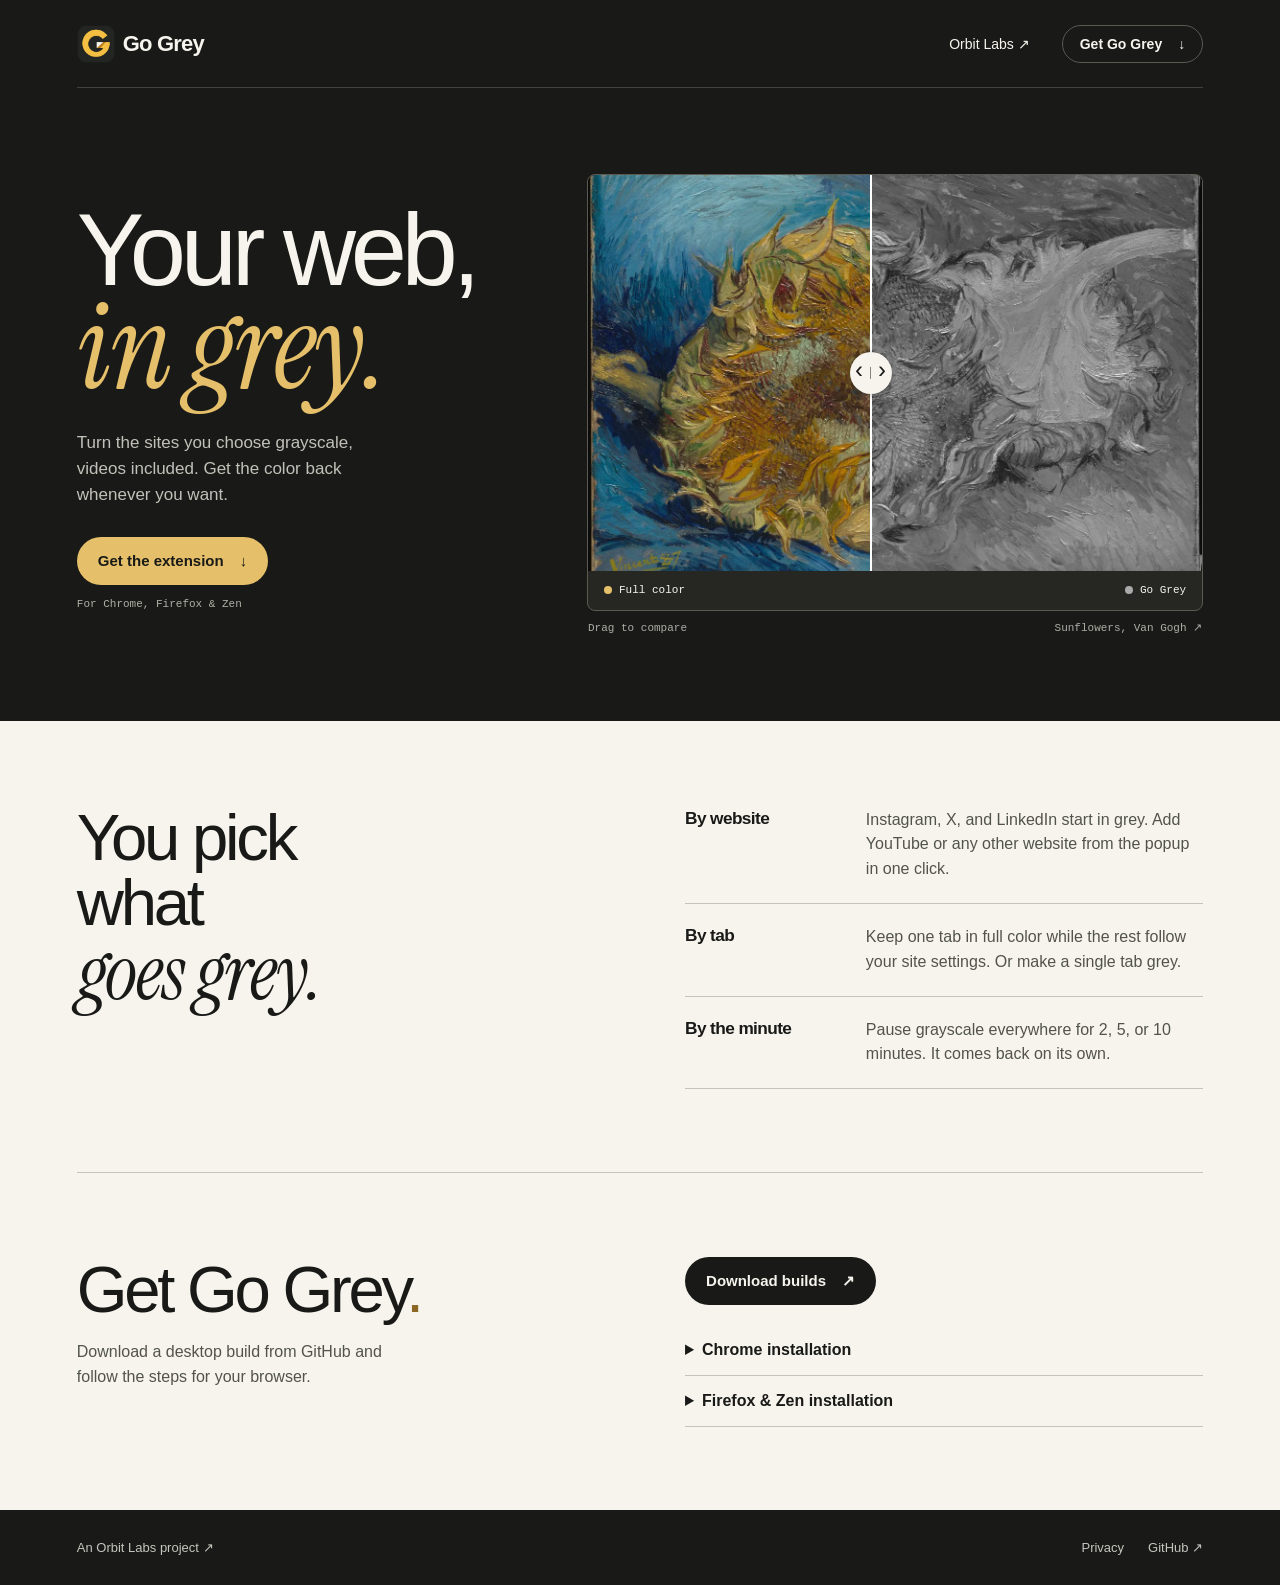
==== docs/index.html @ e745764d "feat: publish the go grey landing page" ====
<!doctype html>
<html lang="en">
<head>
  <meta charset="utf-8">
  <meta name="viewport" content="width=device-width, initial-scale=1">
  <meta name="theme-color" content="#191a18">
  <meta name="description" content="Go Grey turns the sites you choose grayscale, videos included. Add any site in one click on Chrome, Firefox, or Zen.">
  <title>Go Grey | Your web, in grey.</title>
  <link rel="icon" href="icon.png">
  <link rel="preload" as="font" type="font/woff2" href="type/instrument-serif.woff2" crossorigin>
  <link rel="stylesheet" href="style.css">
  <script src="demo.js" defer></script>
</head>
<body id="top">
  <a class="skip" href="#main">Skip to content</a>
  <header class="wrap nav">
    <a class="brand" href="#top"><img src="icon.png" width="38" height="38" alt="">Go Grey</a>
    <nav aria-label="Main navigation">
      <a class="studio" href="https://orbitlabs.studio/">Orbit Labs <span aria-hidden="true">↗</span></a>
      <a class="nav-action" href="#install">Get Go Grey <span aria-hidden="true">↓</span></a>
    </nav>
  </header>
  <main id="main">
    <section class="wrap hero" aria-labelledby="hero-title">
      <div class="intro">
        <h1 id="hero-title">Your web,<br><em>in grey.</em></h1>
        <p>Turn the sites you choose grayscale, videos included. Get the color back whenever you want.</p>
        <a class="cta" href="#install">Get the extension <span aria-hidden="true">↓</span></a>
        <small>For Chrome, Firefox &amp; Zen</small>
      </div>
      <figure>
        <div class="viewer">
          <div class="painting">
            <img src="sunflowers.webp" width="1280" height="904" alt="Two golden sunflowers against a blue background, shown in color on the left and grayscale on the right.">
            <img class="grey" src="sunflowers.webp" width="1280" height="904" alt="">
            <span class="seam" aria-hidden="true"><span>‹<i></i>›</span></span>
            <input id="comparison" type="range" min="0" max="100" value="46" aria-label="Color portion of the painting" aria-valuetext="46 percent in color">
          </div>
          <div class="legend"><span><i class="color-dot"></i>Full color</span><span><i class="grey-dot"></i>Go Grey</span></div>
        </div>
        <figcaption><span>Drag to compare</span><a href="https://www.metmuseum.org/art/collection/search/436524"><cite>Sunflowers</cite>, Van Gogh <span aria-hidden="true">↗</span></a></figcaption>
      </figure>
    </section>
    <div class="paper">
      <section class="wrap controls" aria-labelledby="controls-title">
        <h2 id="controls-title">You pick what <em>goes grey.</em></h2>
        <div class="feature-list">
          <div><h3>By website</h3><p>Instagram, X, and LinkedIn start in grey. Add YouTube or any other website from the popup in one click.</p></div>
          <div><h3>By tab</h3><p>Keep one tab in full color while the rest follow your site settings. Or make a single tab grey.</p></div>
          <div><h3>By the minute</h3><p>Pause grayscale everywhere for 2, 5, or 10 minutes. It comes back on its own.</p></div>
        </div>
      </section>
      <section class="wrap install" id="install" aria-labelledby="install-title">
        <div><h2 id="install-title">Get Go Grey<span>.</span></h2><p>Download a desktop build from GitHub and follow the steps for your browser.</p></div>
        <div class="download">
          <a class="cta" href="https://github.com/rami-maalouf/go-grey/releases">Download builds <span aria-hidden="true">↗</span></a>
          <details><summary>Chrome installation</summary><p>Unzip the Chrome download. Open <code>chrome://extensions</code>, turn on <strong>Developer mode</strong>, then choose <strong>Load unpacked</strong> and select the unzipped folder.</p></details>
          <details><summary>Firefox &amp; Zen installation</summary><p>Unzip the Firefox download. Open <code>about:debugging#/runtime/this-firefox</code>, choose <strong>Load Temporary Add-on</strong>, and select <code>manifest.json</code> in the folder. This build stays installed until you restart your browser.</p></details>
        </div>
      </section>
    </div>
  </main>
  <footer class="wrap"><a href="https://orbitlabs.studio/">An Orbit Labs project <span aria-hidden="true">↗</span></a><div><a href="privacy.html">Privacy</a><a href="https://github.com/rami-maalouf/go-grey">GitHub <span aria-hidden="true">↗</span></a></div></footer>
</body>
</html>
---- docs/style.css ----
@font-face {
  font-family: "Instrument Serif";
  src: url("type/instrument-serif.woff2") format("woff2");
  font-style: italic;
  font-weight: 400;
  font-display: swap;
}

:root {
  --ink: #191a18;
  --cream: #f6f4ed;
  --gold: #e5bf69;
  --line: #42433d;
  --mono: ui-monospace, "SFMono-Regular", Consolas, monospace;
  --serif: "Instrument Serif", Georgia, serif;
  color-scheme: dark;
  font-family: -apple-system, BlinkMacSystemFont, "Segoe UI", sans-serif;
  background: var(--ink);
  color: var(--cream);
}
* { box-sizing: border-box; }
body { margin: 0; }
h1, h2, h3, p, figure { margin: 0; }
a { color: inherit; text-decoration: none; }
a:focus-visible, summary:focus-visible { outline: 3px solid #729fcc; outline-offset: 5px; }
a:hover { text-decoration: underline; text-underline-offset: .22em; }
.skip { position: absolute; top: -5rem; left: 1rem; padding: 10px 15px; background: var(--cream); color: var(--ink); z-index: 5; }
.skip:focus { top: 1rem; }
.wrap { width: min(1240px, 88%); margin-inline: auto; }
.nav, .nav nav, .brand, .nav-action, .cta, .legend, .legend > span, figcaption, footer, footer div {
  display: flex;
  align-items: center;
}
.nav { min-height: 88px; justify-content: space-between; border-bottom: 1px solid var(--line); }
.brand { gap: 8px; font-size: 22px; font-weight: 700; letter-spacing: -.037em; }
.brand:hover { text-decoration: none; }
.brand img { border-radius: 20%; }
.nav nav { gap: 32px; font-size: 14px; }
.nav-action, .cta { justify-content: center; gap: 16px; font-weight: 620; }
.nav-action { border: 1px solid #585951; border-radius: 999px; padding: 10px 17px; }
.nav-action:hover { border-color: var(--cream); text-decoration: none; }
.hero { display: grid; grid-template-columns: .84fr 1.16fr; align-items: center; gap: clamp(28px, 5vw, 88px); padding-block: clamp(55px, 6.7vw, 100px); }
h1 { font-size: clamp(66px, 7.9vw, 124px); font-weight: 530; letter-spacing: -.052em; line-height: .98; }
h1 em, h2 em { font-family: var(--serif); font-weight: 400; letter-spacing: -.018em; }
h1 em { color: var(--gold); font-size: 1.19em; line-height: .8; }
.intro > p { color: #c2c1b9; font-size: clamp(17px, 1.32vw, 21px); line-height: 1.55; margin-block: 28px; max-width: 34ch; text-wrap: pretty; }
.cta { display: inline-flex; min-height: 48px; padding: 0 21px; border-radius: 999px; background: var(--gold); color: var(--ink); font-size: 15px; }
.cta:hover { background: #f2cf7f; text-decoration: none; }
.intro small { display: block; margin-top: 13px; font-family: var(--mono); font-size: 11px; color: #afafa5; }
.hero figure { min-width: 0; }
.viewer { border: 1px solid #5a5a51; border-radius: 8px; overflow: hidden; background: #262722; }
.painting { --split: 46%; position: relative; aspect-ratio: 1.55; isolation: isolate; }
.painting img { display: block; position: absolute; inset: 0; width: 100%; height: 100%; object-fit: cover; }
.grey { filter: grayscale(1); clip-path: inset(0 0 0 var(--split)); }
.seam { position: absolute; left: var(--split); inset-block: 0; border-left: 2px solid #fff; transform: translateX(-50%); }
.seam > span { display: flex; align-items: center; justify-content: center; gap: 4px; position: absolute; top: 50%; left: -1px; transform: translate(-50%,-50%); border-radius: 50%; height: 42px; width: 42px; background: var(--cream); color: var(--ink); font: 500 23px/1 var(--mono); box-shadow: 0 1px 6px #0004; }
.seam i { width: 1px; height: 12px; background: #85877e; }
.painting input { appearance: none; -webkit-appearance: none; position: absolute; inset: 0; margin: 0; width: 100%; height: 100%; opacity: 0; cursor: ew-resize; }
.painting input::-webkit-slider-thumb { appearance: none; width: 1px; height: 1px; }
.painting input::-moz-range-thumb { width: 1px; height: 1px; border: none; }
.painting:has(input:focus-visible) { outline: 4px solid #7ebaf5; outline-offset: -5px; }
.painting:has(input:focus-visible) .seam > span { outline: 4px solid #34597b; }
.legend, figcaption { justify-content: space-between; font: 11px/1.35 var(--mono); }
.legend { padding: 12px 16px; }
.legend > span { gap: 7px; }
.legend i { width: 8px; height: 8px; border-radius: 50%; }
.color-dot { background: var(--gold); }
.grey-dot { background: #aaa; }
figcaption { flex-wrap: wrap; gap: 6px 14px; padding: 10px 1px 0; color: #abaea3; }
figcaption cite { font-style: normal; }
.paper { color-scheme: light; color: var(--ink); background: var(--cream); }
.controls, .install { display: grid; grid-template-columns: 1fr 1fr; gap: 8%; padding-block: clamp(54px, 6.5vw, 96px); }
h2 { max-width: 9ch; font-size: clamp(48px, 5.1vw, 80px); font-weight: 510; line-height: 1; letter-spacing: -.05em; }
h2 em { display: block; font-size: 1.18em; }
.feature-list > div { display: grid; grid-template-columns: 32% 1fr; gap: 15px; padding-block: 21px; border-bottom: 1px solid #c6c4ba; }
.feature-list > div:first-child { padding-top: 3px; }
.feature-list h3 { font-size: clamp(16px, 1.35vw, 21px); letter-spacing: -.035em; font-weight: 600; }
.feature-list p, .install p { color: #52534d; font-size: 16px; line-height: 1.55; }
.install { border-top: 1px solid #c6c4ba; }
.install h2 { max-width: none; }
.install h2 span { color: #8c6623; }
.install > div > p { margin-top: 18px; max-width: 35ch; }
.download .cta { background: var(--ink); color: var(--cream); margin-bottom: 20px; }
.download .cta:hover { background: #393a34; }
details { border-bottom: 1px solid #c6c4ba; }
summary { cursor: pointer; padding-block: 16px; font-weight: 600; }
details p { padding-bottom: 16px; overflow-wrap: anywhere; }
code { font: .88em var(--mono); }
footer { justify-content: space-between; gap: 14px; padding-block: 30px; color: #c4c5bc; font-size: 13px; }
footer div { gap: 24px; }
@media (max-width: 800px) {
  .hero { grid-template-columns: .9fr 1.1fr; gap: 25px; }
  .wrap { width: 90%; }
  .hero h1 { font-size: clamp(55px, 9vw, 74px); }
  .controls, .install { gap: 5%; grid-template-columns: .8fr 1.2fr; }
  .feature-list > div { display: block; }
  .feature-list h3 { margin-bottom: 5px; }
}
@media (max-width: 640px) {
  .nav { min-height: 68px; }
  .nav nav { gap: 16px; font-size: 13px; }
  .brand { font-size: 20px; }
  .brand img { width: 33px; height: 33px; }
  .nav-action { padding: 9px 13px; gap: 8px; }
  .hero { grid-template-columns: 1fr; gap: 32px; padding-block: 40px; }
  .hero h1 { font-size: clamp(68px, 15.5vw, 88px); }
  .intro > p { max-width: 40ch; margin-block: 18px; }
  .controls, .install { grid-template-columns: 1fr; gap: 26px; }
  .controls h2 { max-width: none; }
  .controls h2 em { display: inline-block; }
  .legend { padding: 10px 12px; }
  .seam > span { width: 34px; height: 34px; font-size: 20px; }
  .feature-list > div { display: grid; grid-template-columns: 30% 1fr; gap: 10px; }
  footer { font-size: 12px; }
}
@media (max-width: 380px) {
  .studio { display: none; }
  .feature-list > div { display: block; }
  footer div { gap: 14px; }
}
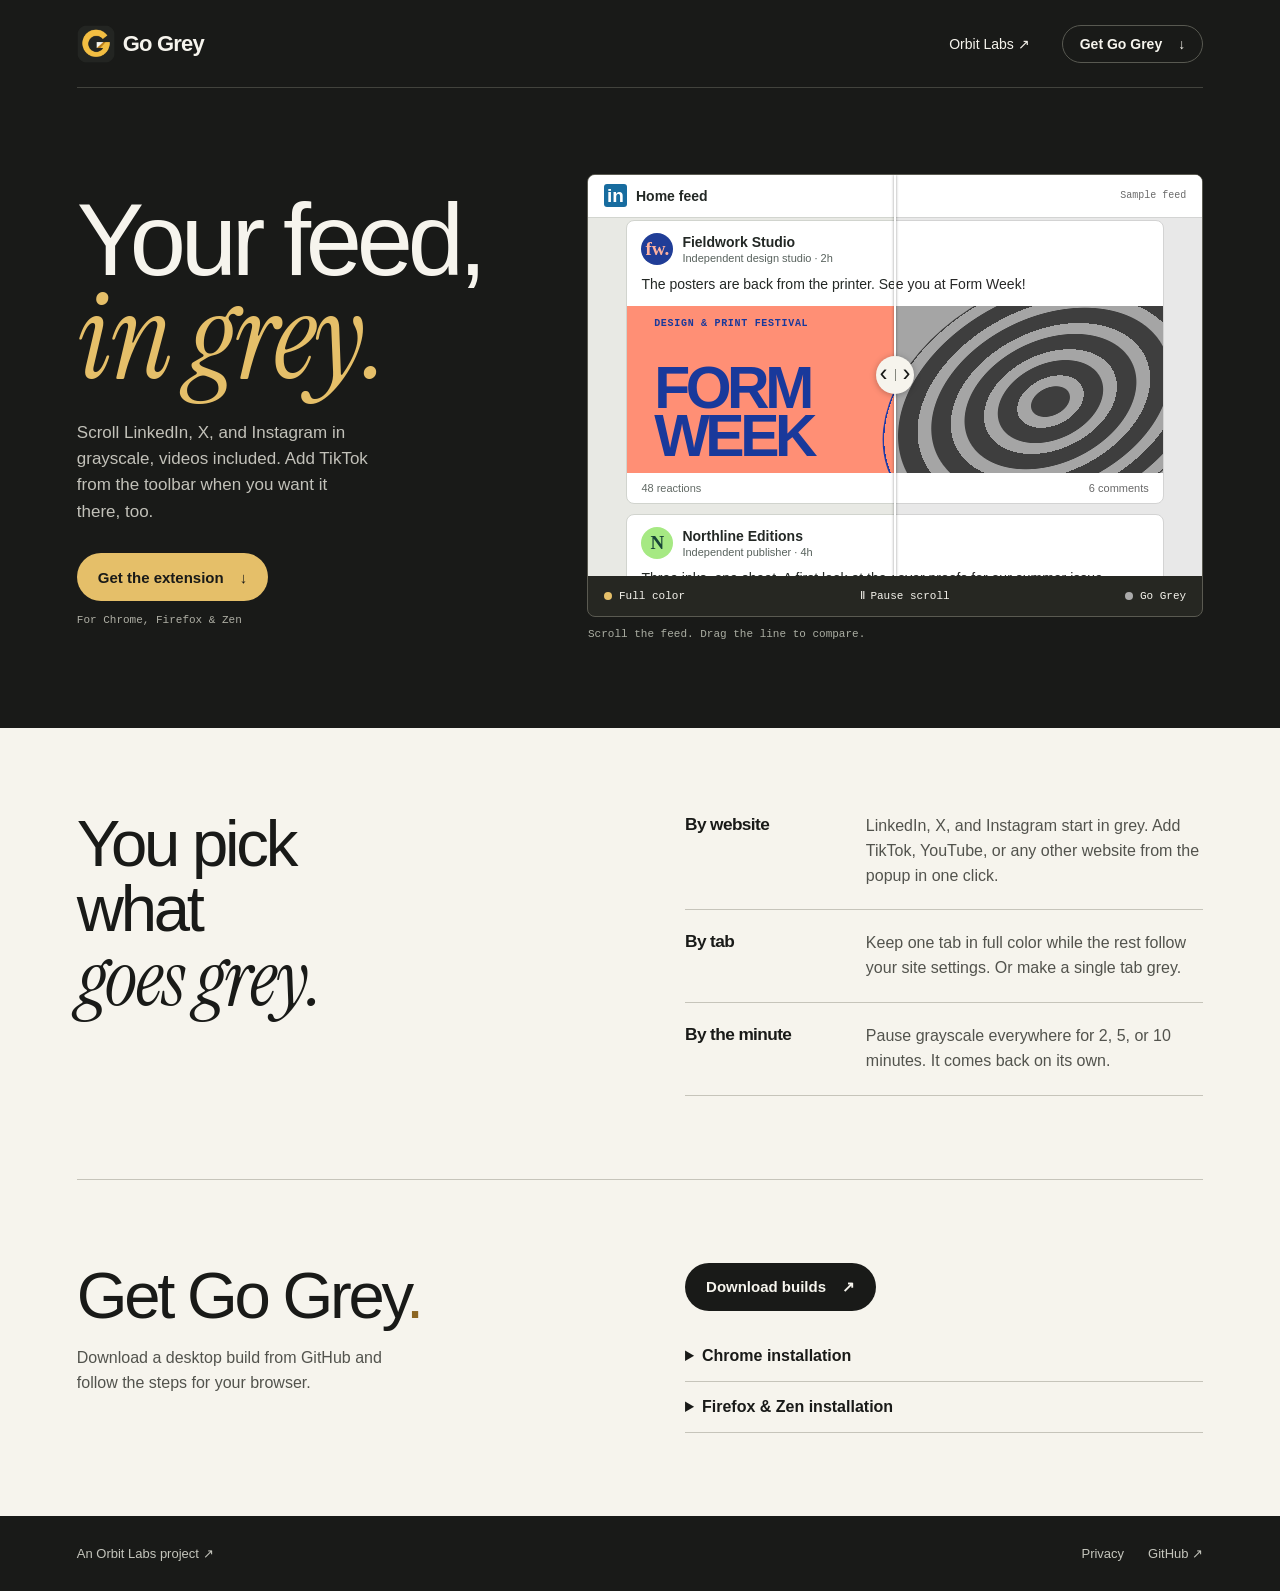
==== commit 473ffb02: "feat: demonstrate grayscale on a scrolling social feed" ====
--- a/docs/index.html
+++ b/docs/index.html
@@ -4,8 +4,8 @@
   <meta charset="utf-8">
   <meta name="viewport" content="width=device-width, initial-scale=1">
   <meta name="theme-color" content="#191a18">
-  <meta name="description" content="Go Grey turns the sites you choose grayscale, videos included. Add any site in one click on Chrome, Firefox, or Zen.">
-  <title>Go Grey | Your web, in grey.</title>
+  <meta name="description" content="Scroll LinkedIn, X, and Instagram in grayscale, photos and videos included. Add TikTok or any other site from the Go Grey toolbar popup.">
+  <title>Go Grey | Your feed, in grey.</title>
   <link rel="icon" href="icon.png">
   <link rel="preload" as="font" type="font/woff2" href="type/instrument-serif.woff2" crossorigin>
   <link rel="stylesheet" href="style.css">
@@ -23,29 +23,51 @@
   <main id="main">
     <section class="wrap hero" aria-labelledby="hero-title">
       <div class="intro">
-        <h1 id="hero-title">Your web,<br><em>in grey.</em></h1>
-        <p>Turn the sites you choose grayscale, videos included. Get the color back whenever you want.</p>
+        <h1 id="hero-title">Your feed,<br><em>in grey.</em></h1>
+        <p>Scroll LinkedIn, X, and Instagram in grayscale, videos included. Add TikTok from the toolbar when you want it there, too.</p>
         <a class="cta" href="#install">Get the extension <span aria-hidden="true">↓</span></a>
         <small>For Chrome, Firefox &amp; Zen</small>
       </div>
-      <figure>
+      <figure aria-label="Interactive social feed comparison">
         <div class="viewer">
-          <div class="painting">
-            <img src="sunflowers.webp" width="1280" height="904" alt="Two golden sunflowers against a blue background, shown in color on the left and grayscale on the right.">
-            <img class="grey" src="sunflowers.webp" width="1280" height="904" alt="">
-            <span class="seam" aria-hidden="true"><span>‹<i></i>›</span></span>
-            <input id="comparison" type="range" min="0" max="100" value="46" aria-label="Color portion of the painting" aria-valuetext="46 percent in color">
+          <div class="feed-stage">
+            <div class="feed-heading"><div class="feed-bar" aria-hidden="true"><span class="network-mark">in</span><strong>Home feed</strong><span class="sample">Sample feed</span></div></div>
+            <div id="feed" tabindex="0" role="region" aria-label="Sample professional feed. Scroll to explore three posts.">
+              <div class="post-stack">
+                <article class="post">
+                  <header><span class="avatar fieldwork" aria-hidden="true">fw.</span><div><b>Fieldwork Studio</b><small>Independent design studio · 2h</small></div></header>
+                  <p>The posters are back from the printer. See you at Form Week!</p>
+                  <div class="poster" role="img" aria-label="Form Week event poster with blue lettering and concentric rings on a coral background">
+                    <span>Design &amp; print festival</span><strong>FORM<br>WEEK</strong><i></i>
+                  </div>
+                  <div class="engagement"><span>48 reactions</span><span>6 comments</span></div>
+                </article>
+                <article class="post">
+                  <header><span class="avatar editions" aria-hidden="true">N</span><div><b>Northline Editions</b><small>Independent publisher · 4h</small></div></header>
+                  <p>Three inks, one sheet. A first look at the cover proofs for our summer issue.</p>
+                  <div class="print-proof" role="img" aria-label="Cyan, yellow, and pink cover proofs for Northline's summer issue"><i>n.</i><i>n.</i><i>n.</i></div>
+                  <div class="engagement"><span>76 reactions</span><span>12 comments</span></div>
+                </article>
+                <article class="post">
+                  <header><span class="avatar museum" aria-hidden="true">A</span><div><b>Atelier Journal</b><small>Art &amp; culture magazine · 5h</small></div></header>
+                  <p>On the studio wall this week: the blue and ochre of Van Gogh’s <cite>Sunflowers</cite>.</p>
+                  <img class="post-art" src="sunflowers.webp" width="1280" height="904" alt="Two golden sunflowers against a blue background.">
+                  <div class="engagement"><span>92 reactions</span><span>8 comments</span></div>
+                </article>
+              </div>
+            </div>
+            <div class="seam" id="comparison" role="slider" tabindex="0" aria-label="Color portion of the feed" aria-valuemin="0" aria-valuemax="100" aria-valuenow="50" aria-valuetext="50 percent in color"><span aria-hidden="true">‹<i></i>›</span></div>
           </div>
-          <div class="legend"><span><i class="color-dot"></i>Full color</span><span><i class="grey-dot"></i>Go Grey</span></div>
+          <div class="legend"><span><i class="color-dot"></i>Full color</span><button id="motion" hidden>Play scroll</button><span><i class="grey-dot"></i>Go Grey</span></div>
         </div>
-        <figcaption><span>Drag to compare</span><a href="https://www.metmuseum.org/art/collection/search/436524"><cite>Sunflowers</cite>, Van Gogh <span aria-hidden="true">↗</span></a></figcaption>
+        <figcaption>Scroll the feed. Drag the line to compare.</figcaption>
       </figure>
     </section>
     <div class="paper">
       <section class="wrap controls" aria-labelledby="controls-title">
         <h2 id="controls-title">You pick what <em>goes grey.</em></h2>
         <div class="feature-list">
-          <div><h3>By website</h3><p>Instagram, X, and LinkedIn start in grey. Add YouTube or any other website from the popup in one click.</p></div>
+          <div><h3>By website</h3><p>LinkedIn, X, and Instagram start in grey. Add TikTok, YouTube, or any other website from the popup in one click.</p></div>
           <div><h3>By tab</h3><p>Keep one tab in full color while the rest follow your site settings. Or make a single tab grey.</p></div>
           <div><h3>By the minute</h3><p>Pause grayscale everywhere for 2, 5, or 10 minutes. It comes back on its own.</p></div>
         </div>
--- a/docs/style.css
+++ b/docs/style.css
@@ -49,25 +49,58 @@
 .intro small { display: block; margin-top: 13px; font-family: var(--mono); font-size: 11px; color: #afafa5; }
 .hero figure { min-width: 0; }
 .viewer { border: 1px solid #5a5a51; border-radius: 8px; overflow: hidden; background: #262722; }
-.painting { --split: 46%; position: relative; aspect-ratio: 1.55; isolation: isolate; }
-.painting img { display: block; position: absolute; inset: 0; width: 100%; height: 100%; object-fit: cover; }
-.grey { filter: grayscale(1); clip-path: inset(0 0 0 var(--split)); }
-.seam { position: absolute; left: var(--split); inset-block: 0; border-left: 2px solid #fff; transform: translateX(-50%); }
-.seam > span { display: flex; align-items: center; justify-content: center; gap: 4px; position: absolute; top: 50%; left: -1px; transform: translate(-50%,-50%); border-radius: 50%; height: 42px; width: 42px; background: var(--cream); color: var(--ink); font: 500 23px/1 var(--mono); box-shadow: 0 1px 6px #0004; }
+.feed-stage { --split: 50%; position: relative; isolation: isolate; color: #232825; background: #e8e9e4; color-scheme: light; }
+.feed-bar { height: 43px; display: flex; align-items: center; gap: 9px; padding-inline: 16px; background: #fff; border-bottom: 1px solid #d2d5cf; }
+.network-mark { background: #176c9f; color: #fff; font: bold 19px/23px Arial, sans-serif; width: 23px; text-align: center; border-radius: 3px; }
+.feed-bar strong { font-size: 14px; }
+.sample { margin-left: auto; font: 10px var(--mono); color: #646b68; }
+#feed { isolation: isolate; height: clamp(330px, 28vw, 400px); overflow-y: auto; scrollbar-width: none; }
+#feed::-webkit-scrollbar { display: none; }
+#feed:focus-visible { outline: 3px solid #4475a4; outline-offset: -3px; }
+.post { background: #fff; border: 1px solid #d1d4ce; border-radius: 8px; overflow: hidden; }
+.post + .post { margin-top: 10px; }
+.post header { display: flex; align-items: center; gap: 9px; padding: 12px 14px 0; }
+.avatar { flex: 0 0 32px; height: 32px; display: grid; place-items: center; border-radius: 50%; font: 700 19px Georgia, serif; }
+.fieldwork { background: #203d97; color: #ffb29f; }
+.editions { background: #a6e983; color: #184437; }
+.museum { background: #fee180; color: #1b4355; }
+.post header b, .post small { display: block; }
+.post header b { font-size: 14px; }
+.post small { margin-top: 2px; font-size: 11px; color: #57615c; }
+.post p { font-size: 14px; line-height: 1.4; margin: 10px 14px 12px; }
+.poster, .print-proof { position: relative; height: clamp(148px, 13vw, 196px); overflow: hidden; }
+.poster { background: #ff8f75; color: #19399b; padding: 12px 5%; display: flex; flex-direction: column; justify-content: space-between; }
+.poster span { font: 650 10px var(--mono); text-transform: uppercase; letter-spacing: .07em; }
+.poster strong { position: relative; z-index: 1; font: 850 clamp(48px, 4.6vw, 70px)/.82 Arial, sans-serif; letter-spacing: -.075em; }
+.poster i { position: absolute; right: -12%; top: -15%; width: 66%; height: 145%; border-radius: 50%; background: repeating-radial-gradient(ellipse at center, #213ca6 0 8%, transparent 8.4% 14%); transform: rotate(-25deg); }
+.print-proof { display: flex; align-items: center; justify-content: center; background: #263b3b; }
+.print-proof i { display: grid; place-items: center; width: 27%; height: 78%; background: #88dae4; color: #17312f; font: italic 700 clamp(72px, 7vw, 108px)/1 Georgia, serif; transform: rotate(-9deg); box-shadow: 0 2px 3px #0003; }
+.print-proof i:nth-child(2) { background: #f6da58; transform: rotate(3deg); }
+.print-proof i:nth-child(3) { background: #ee96b1; transform: rotate(12deg); }
+.post-art { display: block; width: 100%; height: clamp(150px, 15vw, 215px); object-fit: cover; }
+.engagement { display: flex; justify-content: space-between; padding: 9px 14px; color: #626a65; font-size: 11px; }
+.feed-heading, #feed { display: grid; grid-template-columns: minmax(0, 1fr); }
+.feed-heading > *, .post-stack { grid-area: 1 / 1; }
+.post-stack { isolation: isolate; padding: 10px clamp(12px, 3vw, 44px); background: #e8e9e4; }
+.grey-copy { pointer-events: none; user-select: none; filter: grayscale(1); clip-path: inset(0 0 0 var(--split)); }
+.seam { touch-action: none; position: absolute; top: 0; bottom: 0; left: clamp(0px, calc(var(--split) - 22px), calc(100% - 44px)); width: 44px; cursor: ew-resize; }
+.feed-stage::after { content: ""; position: absolute; pointer-events: none; inset-block: 0; left: var(--split); width: 2px; transform: translateX(-50%); background: white; box-shadow: 0 0 3px #0007; }
+.seam { z-index: 1; }
+.seam > span { display: flex; align-items: center; justify-content: center; gap: 4px; position: absolute; top: 50%; left: 50%; transform: translate(-50%,-50%); border-radius: 50%; height: 38px; width: 38px; background: var(--cream); color: var(--ink); font: 500 23px/1 var(--mono); box-shadow: 0 1px 6px #0004; }
 .seam i { width: 1px; height: 12px; background: #85877e; }
-.painting input { appearance: none; -webkit-appearance: none; position: absolute; inset: 0; margin: 0; width: 100%; height: 100%; opacity: 0; cursor: ew-resize; }
-.painting input::-webkit-slider-thumb { appearance: none; width: 1px; height: 1px; }
-.painting input::-moz-range-thumb { width: 1px; height: 1px; border: none; }
-.painting:has(input:focus-visible) { outline: 4px solid #7ebaf5; outline-offset: -5px; }
-.painting:has(input:focus-visible) .seam > span { outline: 4px solid #34597b; }
+.seam:focus-visible { outline: none; }
+.seam:focus-visible span, #motion:focus-visible { outline: 3px solid #729fcc; outline-offset: 2px; }
 .legend, figcaption { justify-content: space-between; font: 11px/1.35 var(--mono); }
-.legend { padding: 12px 16px; }
+.legend { padding: 4px 16px; min-height: 40px; }
+#motion { border: 0; background: transparent; color: var(--cream); font: inherit; padding: 8px; cursor: pointer; }
+#motion::before { content: "▷"; margin-right: 5px; }
+#motion.playing::before { content: "Ⅱ"; }
 .legend > span { gap: 7px; }
 .legend i { width: 8px; height: 8px; border-radius: 50%; }
 .color-dot { background: var(--gold); }
 .grey-dot { background: #aaa; }
 figcaption { flex-wrap: wrap; gap: 6px 14px; padding: 10px 1px 0; color: #abaea3; }
-figcaption cite { font-style: normal; }
+
 .paper { color-scheme: light; color: var(--ink); background: var(--cream); }
 .controls, .install { display: grid; grid-template-columns: 1fr 1fr; gap: 8%; padding-block: clamp(54px, 6.5vw, 96px); }
 h2 { max-width: 9ch; font-size: clamp(48px, 5.1vw, 80px); font-weight: 510; line-height: 1; letter-spacing: -.05em; }
@@ -108,7 +141,7 @@
   .controls, .install { grid-template-columns: 1fr; gap: 26px; }
   .controls h2 { max-width: none; }
   .controls h2 em { display: inline-block; }
-  .legend { padding: 10px 12px; }
+  .legend { padding: 4px 12px; }
   .seam > span { width: 34px; height: 34px; font-size: 20px; }
   .feature-list > div { display: grid; grid-template-columns: 30% 1fr; gap: 10px; }
   footer { font-size: 12px; }
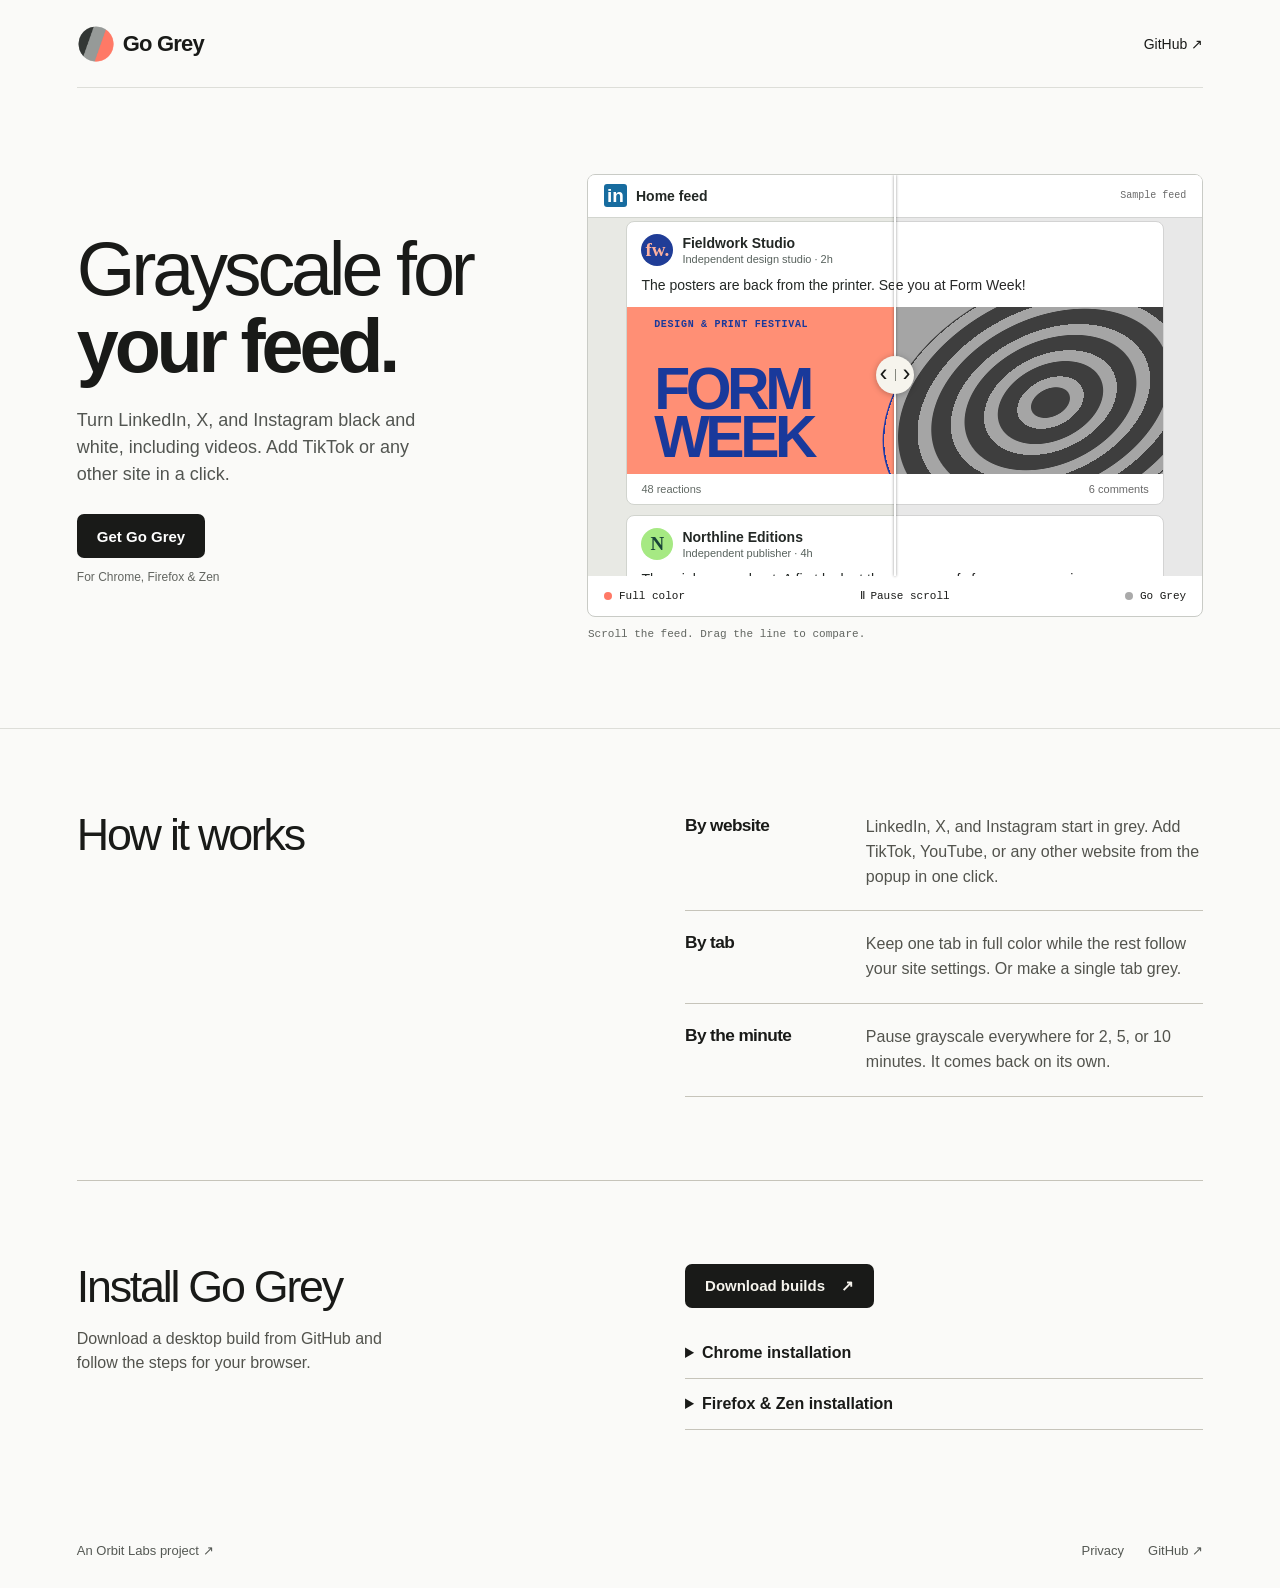
==== commit cce6661e: "style: simplify the landing page and replace the folded g mark" ====
--- a/docs/index.html
+++ b/docs/index.html
@@ -3,11 +3,10 @@
 <head>
   <meta charset="utf-8">
   <meta name="viewport" content="width=device-width, initial-scale=1">
-  <meta name="theme-color" content="#191a18">
+  <meta name="theme-color" content="#fafaf8">
   <meta name="description" content="Scroll LinkedIn, X, and Instagram in grayscale, photos and videos included. Add TikTok or any other site from the Go Grey toolbar popup.">
-  <title>Go Grey | Your feed, in grey.</title>
+  <title>Go Grey | Grayscale for your feed</title>
   <link rel="icon" href="icon.png">
-  <link rel="preload" as="font" type="font/woff2" href="type/instrument-serif.woff2" crossorigin>
   <link rel="stylesheet" href="style.css">
   <script src="demo.js" defer></script>
 </head>
@@ -16,16 +15,15 @@
   <header class="wrap nav">
     <a class="brand" href="#top"><img src="icon.png" width="38" height="38" alt="">Go Grey</a>
     <nav aria-label="Main navigation">
-      <a class="studio" href="https://orbitlabs.studio/">Orbit Labs <span aria-hidden="true">↗</span></a>
-      <a class="nav-action" href="#install">Get Go Grey <span aria-hidden="true">↓</span></a>
+      <a href="https://github.com/rami-maalouf/go-grey">GitHub ↗</a>
     </nav>
   </header>
   <main id="main">
     <section class="wrap hero" aria-labelledby="hero-title">
       <div class="intro">
-        <h1 id="hero-title">Your feed,<br><em>in grey.</em></h1>
-        <p>Scroll LinkedIn, X, and Instagram in grayscale, videos included. Add TikTok from the toolbar when you want it there, too.</p>
-        <a class="cta" href="#install">Get the extension <span aria-hidden="true">↓</span></a>
+        <h1 id="hero-title">Grayscale for<br><strong>your feed.</strong></h1>
+        <p>Turn LinkedIn, X, and Instagram black and white, including videos. Add TikTok or any other site in a click.</p>
+        <a class="cta" href="#install">Get Go Grey</a>
         <small>For Chrome, Firefox &amp; Zen</small>
       </div>
       <figure aria-label="Interactive social feed comparison">
@@ -65,7 +63,7 @@
     </section>
     <div class="paper">
       <section class="wrap controls" aria-labelledby="controls-title">
-        <h2 id="controls-title">You pick what <em>goes grey.</em></h2>
+        <h2 id="controls-title">How it works</h2>
         <div class="feature-list">
           <div><h3>By website</h3><p>LinkedIn, X, and Instagram start in grey. Add TikTok, YouTube, or any other website from the popup in one click.</p></div>
           <div><h3>By tab</h3><p>Keep one tab in full color while the rest follow your site settings. Or make a single tab grey.</p></div>
@@ -73,7 +71,7 @@
         </div>
       </section>
       <section class="wrap install" id="install" aria-labelledby="install-title">
-        <div><h2 id="install-title">Get Go Grey<span>.</span></h2><p>Download a desktop build from GitHub and follow the steps for your browser.</p></div>
+        <div><h2 id="install-title">Install Go Grey</h2><p>Download a desktop build from GitHub and follow the steps for your browser.</p></div>
         <div class="download">
           <a class="cta" href="https://github.com/rami-maalouf/go-grey/releases">Download builds <span aria-hidden="true">↗</span></a>
           <details><summary>Chrome installation</summary><p>Unzip the Chrome download. Open <code>chrome://extensions</code>, turn on <strong>Developer mode</strong>, then choose <strong>Load unpacked</strong> and select the unzipped folder.</p></details>
--- a/docs/style.css
+++ b/docs/style.css
@@ -1,22 +1,13 @@
-@font-face {
-  font-family: "Instrument Serif";
-  src: url("type/instrument-serif.woff2") format("woff2");
-  font-style: italic;
-  font-weight: 400;
-  font-display: swap;
-}
-
 :root {
   --ink: #191a18;
   --cream: #f6f4ed;
-  --gold: #e5bf69;
-  --line: #42433d;
+  --accent: #ff7966;
+  --line: #ddded9;
   --mono: ui-monospace, "SFMono-Regular", Consolas, monospace;
-  --serif: "Instrument Serif", Georgia, serif;
-  color-scheme: dark;
+  color-scheme: light;
   font-family: -apple-system, BlinkMacSystemFont, "Segoe UI", sans-serif;
-  background: var(--ink);
-  color: var(--cream);
+  background: #fafaf8;
+  color: var(--ink);
 }
 * { box-sizing: border-box; }
 body { margin: 0; }
@@ -27,7 +18,7 @@
 .skip { position: absolute; top: -5rem; left: 1rem; padding: 10px 15px; background: var(--cream); color: var(--ink); z-index: 5; }
 .skip:focus { top: 1rem; }
 .wrap { width: min(1240px, 88%); margin-inline: auto; }
-.nav, .nav nav, .brand, .nav-action, .cta, .legend, .legend > span, figcaption, footer, footer div {
+.nav, .nav nav, .brand, .cta, .legend, .legend > span, figcaption, footer, footer div {
   display: flex;
   align-items: center;
 }
@@ -36,19 +27,16 @@
 .brand:hover { text-decoration: none; }
 .brand img { border-radius: 20%; }
 .nav nav { gap: 32px; font-size: 14px; }
-.nav-action, .cta { justify-content: center; gap: 16px; font-weight: 620; }
-.nav-action { border: 1px solid #585951; border-radius: 999px; padding: 10px 17px; }
-.nav-action:hover { border-color: var(--cream); text-decoration: none; }
+.cta { justify-content: center; gap: 16px; font-weight: 620; }
 .hero { display: grid; grid-template-columns: .84fr 1.16fr; align-items: center; gap: clamp(28px, 5vw, 88px); padding-block: clamp(55px, 6.7vw, 100px); }
-h1 { font-size: clamp(66px, 7.9vw, 124px); font-weight: 530; letter-spacing: -.052em; line-height: .98; }
-h1 em, h2 em { font-family: var(--serif); font-weight: 400; letter-spacing: -.018em; }
-h1 em { color: var(--gold); font-size: 1.19em; line-height: .8; }
-.intro > p { color: #c2c1b9; font-size: clamp(17px, 1.32vw, 21px); line-height: 1.55; margin-block: 28px; max-width: 34ch; text-wrap: pretty; }
-.cta { display: inline-flex; min-height: 48px; padding: 0 21px; border-radius: 999px; background: var(--gold); color: var(--ink); font-size: 15px; }
-.cta:hover { background: #f2cf7f; text-decoration: none; }
-.intro small { display: block; margin-top: 13px; font-family: var(--mono); font-size: 11px; color: #afafa5; }
+h1 { font-size: clamp(52px, 5.9vw, 87px); font-weight: 390; letter-spacing: -.055em; line-height: 1.02; }
+h1 strong { font-weight: 650; }
+.intro > p { color: #525551; font-size: 18px; line-height: 1.5; margin-block: 22px 26px; max-width: 34ch; }
+.cta { display: inline-flex; min-height: 44px; padding: 0 20px; border-radius: 7px; background: var(--ink); color: white; font-size: 15px; }
+.cta:hover { background: #393a34; text-decoration: none; }
+.intro small { display: block; margin-top: 12px; font-size: 12px; color: #626560; }
 .hero figure { min-width: 0; }
-.viewer { border: 1px solid #5a5a51; border-radius: 8px; overflow: hidden; background: #262722; }
+.viewer { border: 1px solid #c9cbc6; border-radius: 8px; overflow: hidden; background: white; }
 .feed-stage { --split: 50%; position: relative; isolation: isolate; color: #232825; background: #e8e9e4; color-scheme: light; }
 .feed-bar { height: 43px; display: flex; align-items: center; gap: 9px; padding-inline: 16px; background: #fff; border-bottom: 1px solid #d2d5cf; }
 .network-mark { background: #176c9f; color: #fff; font: bold 19px/23px Arial, sans-serif; width: 23px; text-align: center; border-radius: 3px; }
@@ -92,26 +80,24 @@
 .seam:focus-visible span, #motion:focus-visible { outline: 3px solid #729fcc; outline-offset: 2px; }
 .legend, figcaption { justify-content: space-between; font: 11px/1.35 var(--mono); }
 .legend { padding: 4px 16px; min-height: 40px; }
-#motion { border: 0; background: transparent; color: var(--cream); font: inherit; padding: 8px; cursor: pointer; }
+#motion { border: 0; background: transparent; color: var(--ink); font: inherit; padding: 8px; cursor: pointer; }
 #motion::before { content: "▷"; margin-right: 5px; }
 #motion.playing::before { content: "Ⅱ"; }
 .legend > span { gap: 7px; }
 .legend i { width: 8px; height: 8px; border-radius: 50%; }
-.color-dot { background: var(--gold); }
+.color-dot { background: var(--accent); }
 .grey-dot { background: #aaa; }
-figcaption { flex-wrap: wrap; gap: 6px 14px; padding: 10px 1px 0; color: #abaea3; }
+figcaption { flex-wrap: wrap; gap: 6px 14px; padding: 10px 1px 0; color: #616560; }
 
-.paper { color-scheme: light; color: var(--ink); background: var(--cream); }
+.paper { color-scheme: light; color: var(--ink); background: transparent; border-top: 1px solid var(--line); }
 .controls, .install { display: grid; grid-template-columns: 1fr 1fr; gap: 8%; padding-block: clamp(54px, 6.5vw, 96px); }
-h2 { max-width: 9ch; font-size: clamp(48px, 5.1vw, 80px); font-weight: 510; line-height: 1; letter-spacing: -.05em; }
-h2 em { display: block; font-size: 1.18em; }
+h2 { max-width: none; font-size: clamp(32px, 3.5vw, 52px); font-weight: 510; line-height: 1; letter-spacing: -.05em; }
 .feature-list > div { display: grid; grid-template-columns: 32% 1fr; gap: 15px; padding-block: 21px; border-bottom: 1px solid #c6c4ba; }
 .feature-list > div:first-child { padding-top: 3px; }
 .feature-list h3 { font-size: clamp(16px, 1.35vw, 21px); letter-spacing: -.035em; font-weight: 600; }
 .feature-list p, .install p { color: #52534d; font-size: 16px; line-height: 1.55; }
 .install { border-top: 1px solid #c6c4ba; }
 .install h2 { max-width: none; }
-.install h2 span { color: #8c6623; }
 .install > div > p { margin-top: 18px; max-width: 35ch; }
 .download .cta { background: var(--ink); color: var(--cream); margin-bottom: 20px; }
 .download .cta:hover { background: #393a34; }
@@ -119,12 +105,12 @@
 summary { cursor: pointer; padding-block: 16px; font-weight: 600; }
 details p { padding-bottom: 16px; overflow-wrap: anywhere; }
 code { font: .88em var(--mono); }
-footer { justify-content: space-between; gap: 14px; padding-block: 30px; color: #c4c5bc; font-size: 13px; }
+footer { justify-content: space-between; gap: 14px; padding-block: 30px; color: #555954; font-size: 13px; }
 footer div { gap: 24px; }
 @media (max-width: 800px) {
   .hero { grid-template-columns: .9fr 1.1fr; gap: 25px; }
   .wrap { width: 90%; }
-  .hero h1 { font-size: clamp(55px, 9vw, 74px); }
+  .hero h1 { font-size: clamp(42px, 6vw, 64px); }
   .controls, .install { gap: 5%; grid-template-columns: .8fr 1.2fr; }
   .feature-list > div { display: block; }
   .feature-list h3 { margin-bottom: 5px; }
@@ -134,20 +120,17 @@
   .nav nav { gap: 16px; font-size: 13px; }
   .brand { font-size: 20px; }
   .brand img { width: 33px; height: 33px; }
-  .nav-action { padding: 9px 13px; gap: 8px; }
   .hero { grid-template-columns: 1fr; gap: 32px; padding-block: 40px; }
-  .hero h1 { font-size: clamp(68px, 15.5vw, 88px); }
+  .hero h1 { font-size: clamp(48px, 11vw, 68px); }
   .intro > p { max-width: 40ch; margin-block: 18px; }
   .controls, .install { grid-template-columns: 1fr; gap: 26px; }
   .controls h2 { max-width: none; }
-  .controls h2 em { display: inline-block; }
   .legend { padding: 4px 12px; }
   .seam > span { width: 34px; height: 34px; font-size: 20px; }
   .feature-list > div { display: grid; grid-template-columns: 30% 1fr; gap: 10px; }
   footer { font-size: 12px; }
 }
 @media (max-width: 380px) {
-  .studio { display: none; }
   .feature-list > div { display: block; }
   footer div { gap: 14px; }
 }
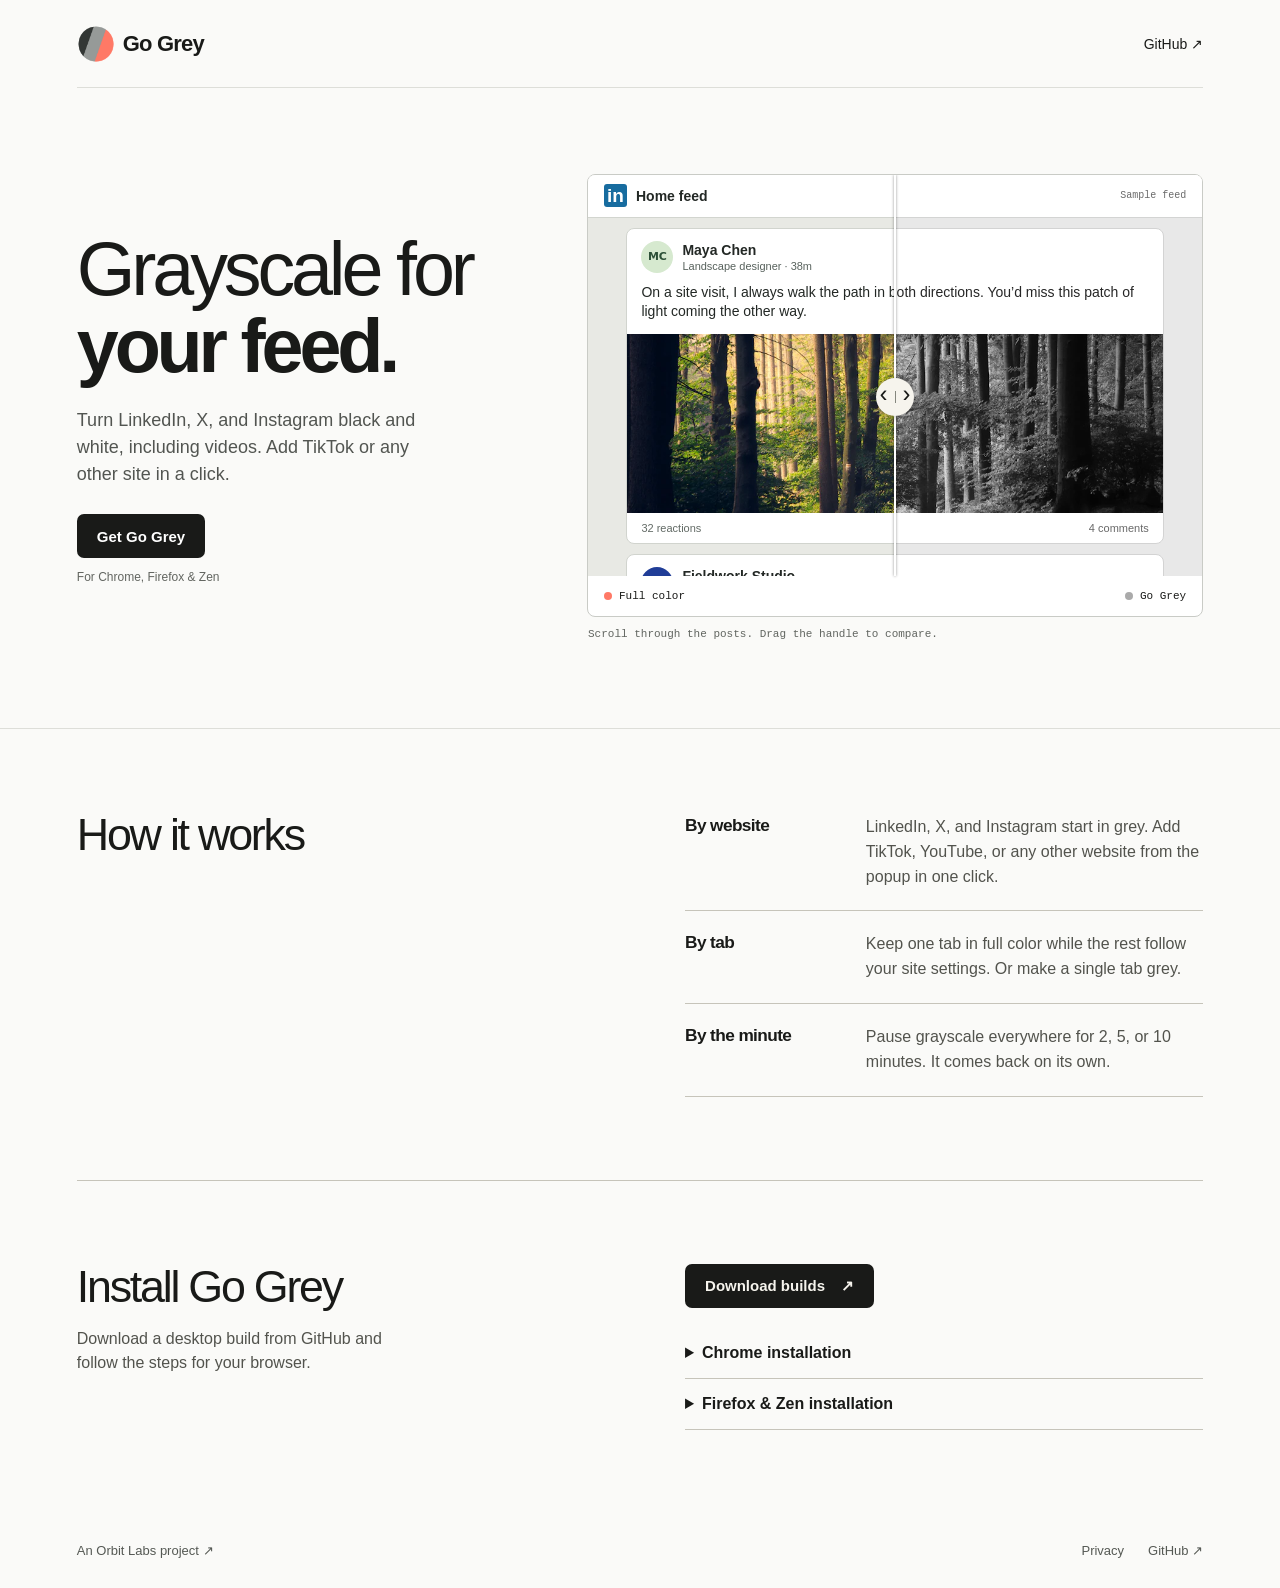
==== commit e1a02cf7: "feat: make the sample feed scroll at the reader’s pace" ====
--- a/docs/index.html
+++ b/docs/index.html
@@ -30,8 +30,15 @@
         <div class="viewer">
           <div class="feed-stage">
             <div class="feed-heading"><div class="feed-bar" aria-hidden="true"><span class="network-mark">in</span><strong>Home feed</strong><span class="sample">Sample feed</span></div></div>
-            <div id="feed" tabindex="0" role="region" aria-label="Sample professional feed. Scroll to explore three posts.">
+            <div id="feed" tabindex="0" role="region" aria-label="Sample professional feed. Scroll to read more posts.">
+              <div class="seam" id="comparison" role="slider" tabindex="0" aria-label="Color portion of the feed" aria-valuemin="0" aria-valuemax="100" aria-valuenow="50" aria-valuetext="50 percent in color"><span aria-hidden="true">‹<i></i>›</span></div>
               <div class="post-stack">
+                <article class="post">
+                  <header><span class="avatar maya" aria-hidden="true">MC</span><div><b>Maya Chen</b><small>Landscape designer · 38m</small></div></header>
+                  <p>On a site visit, I always walk the path in both directions. You’d miss this patch of light coming the other way.</p>
+                  <img class="feed-photo" src="forest.webp" width="880" height="586" alt="Afternoon light falling across a winding forest path.">
+                  <div class="engagement"><span>32 reactions</span><span>4 comments</span></div>
+                </article>
                 <article class="post">
                   <header><span class="avatar fieldwork" aria-hidden="true">fw.</span><div><b>Fieldwork Studio</b><small>Independent design studio · 2h</small></div></header>
                   <p>The posters are back from the printer. See you at Form Week!</p>
@@ -39,6 +46,12 @@
                     <span>Design &amp; print festival</span><strong>FORM<br>WEEK</strong><i></i>
                   </div>
                   <div class="engagement"><span>48 reactions</span><span>6 comments</span></div>
+                </article>
+                <article class="post">
+                  <header><span class="avatar city" aria-hidden="true">JR</span><div><b>Jules Reed</b><small>Architect · 3h</small></div></header>
+                  <p>From street level these towers look like three different heights. Look at the reflections and you can see where the glass steps back.</p>
+                  <img class="feed-photo" src="architecture.webp" width="880" height="586" loading="lazy" alt="Glass towers seen from below on an overcast day.">
+                  <div class="engagement"><span>57 reactions</span><span>8 comments</span></div>
                 </article>
                 <article class="post">
                   <header><span class="avatar editions" aria-hidden="true">N</span><div><b>Northline Editions</b><small>Independent publisher · 4h</small></div></header>
@@ -54,11 +67,11 @@
                 </article>
               </div>
             </div>
-            <div class="seam" id="comparison" role="slider" tabindex="0" aria-label="Color portion of the feed" aria-valuemin="0" aria-valuemax="100" aria-valuenow="50" aria-valuetext="50 percent in color"><span aria-hidden="true">‹<i></i>›</span></div>
+
           </div>
-          <div class="legend"><span><i class="color-dot"></i>Full color</span><button id="motion" hidden>Play scroll</button><span><i class="grey-dot"></i>Go Grey</span></div>
+          <div class="legend"><span><i class="color-dot"></i>Full color</span><span><i class="grey-dot"></i>Go Grey</span></div>
         </div>
-        <figcaption>Scroll the feed. Drag the line to compare.</figcaption>
+        <figcaption>Scroll through the posts. Drag the handle to compare.</figcaption>
       </figure>
     </section>
     <div class="paper">
--- a/docs/style.css
+++ b/docs/style.css
@@ -42,13 +42,16 @@
 .network-mark { background: #176c9f; color: #fff; font: bold 19px/23px Arial, sans-serif; width: 23px; text-align: center; border-radius: 3px; }
 .feed-bar strong { font-size: 14px; }
 .sample { margin-left: auto; font: 10px var(--mono); color: #646b68; }
-#feed { isolation: isolate; height: clamp(330px, 28vw, 400px); overflow-y: auto; scrollbar-width: none; }
-#feed::-webkit-scrollbar { display: none; }
+#feed { height: clamp(330px, 28vw, 400px); overflow-y: auto; scrollbar-width: none; }
 #feed:focus-visible { outline: 3px solid #4475a4; outline-offset: -3px; }
 .post { background: #fff; border: 1px solid #d1d4ce; border-radius: 8px; overflow: hidden; }
 .post + .post { margin-top: 10px; }
 .post header { display: flex; align-items: center; gap: 9px; padding: 12px 14px 0; }
 .avatar { flex: 0 0 32px; height: 32px; display: grid; place-items: center; border-radius: 50%; font: 700 19px Georgia, serif; }
+.maya, .city { font: 600 11px system-ui, sans-serif; }
+.maya { background: #d6e9cf; color: #2c5037; }
+.city { background: #c9e3ef; color: #264453; }
+.feed-photo { display: block; width: 100%; height: clamp(152px, 14vw, 205px); object-fit: cover; }
 .fieldwork { background: #203d97; color: #ffb29f; }
 .editions { background: #a6e983; color: #184437; }
 .museum { background: #fee180; color: #1b4355; }
@@ -71,18 +74,15 @@
 .feed-heading > *, .post-stack { grid-area: 1 / 1; }
 .post-stack { isolation: isolate; padding: 10px clamp(12px, 3vw, 44px); background: #e8e9e4; }
 .grey-copy { pointer-events: none; user-select: none; filter: grayscale(1); clip-path: inset(0 0 0 var(--split)); }
-.seam { touch-action: none; position: absolute; top: 0; bottom: 0; left: clamp(0px, calc(var(--split) - 22px), calc(100% - 44px)); width: 44px; cursor: ew-resize; }
-.feed-stage::after { content: ""; position: absolute; pointer-events: none; inset-block: 0; left: var(--split); width: 2px; transform: translateX(-50%); background: white; box-shadow: 0 0 3px #0007; }
-.seam { z-index: 1; }
+.seam { grid-area: 1 / 1; align-self: start; touch-action: pan-y; position: sticky; top: calc(50% - 22px); height: 44px; margin-left: clamp(0px, calc(var(--split) - 22px), calc(100% - 44px)); width: 44px; cursor: ew-resize; }
+.feed-stage::after { content: ""; z-index: 1; position: absolute; pointer-events: none; inset-block: 0; left: var(--split); width: 2px; transform: translateX(-50%); background: white; box-shadow: 0 0 3px #0007; }
+.seam { z-index: 2; }
 .seam > span { display: flex; align-items: center; justify-content: center; gap: 4px; position: absolute; top: 50%; left: 50%; transform: translate(-50%,-50%); border-radius: 50%; height: 38px; width: 38px; background: var(--cream); color: var(--ink); font: 500 23px/1 var(--mono); box-shadow: 0 1px 6px #0004; }
 .seam i { width: 1px; height: 12px; background: #85877e; }
 .seam:focus-visible { outline: none; }
-.seam:focus-visible span, #motion:focus-visible { outline: 3px solid #729fcc; outline-offset: 2px; }
+.seam:focus-visible span { outline: 3px solid #729fcc; outline-offset: 2px; }
 .legend, figcaption { justify-content: space-between; font: 11px/1.35 var(--mono); }
 .legend { padding: 4px 16px; min-height: 40px; }
-#motion { border: 0; background: transparent; color: var(--ink); font: inherit; padding: 8px; cursor: pointer; }
-#motion::before { content: "▷"; margin-right: 5px; }
-#motion.playing::before { content: "Ⅱ"; }
 .legend > span { gap: 7px; }
 .legend i { width: 8px; height: 8px; border-radius: 50%; }
 .color-dot { background: var(--accent); }
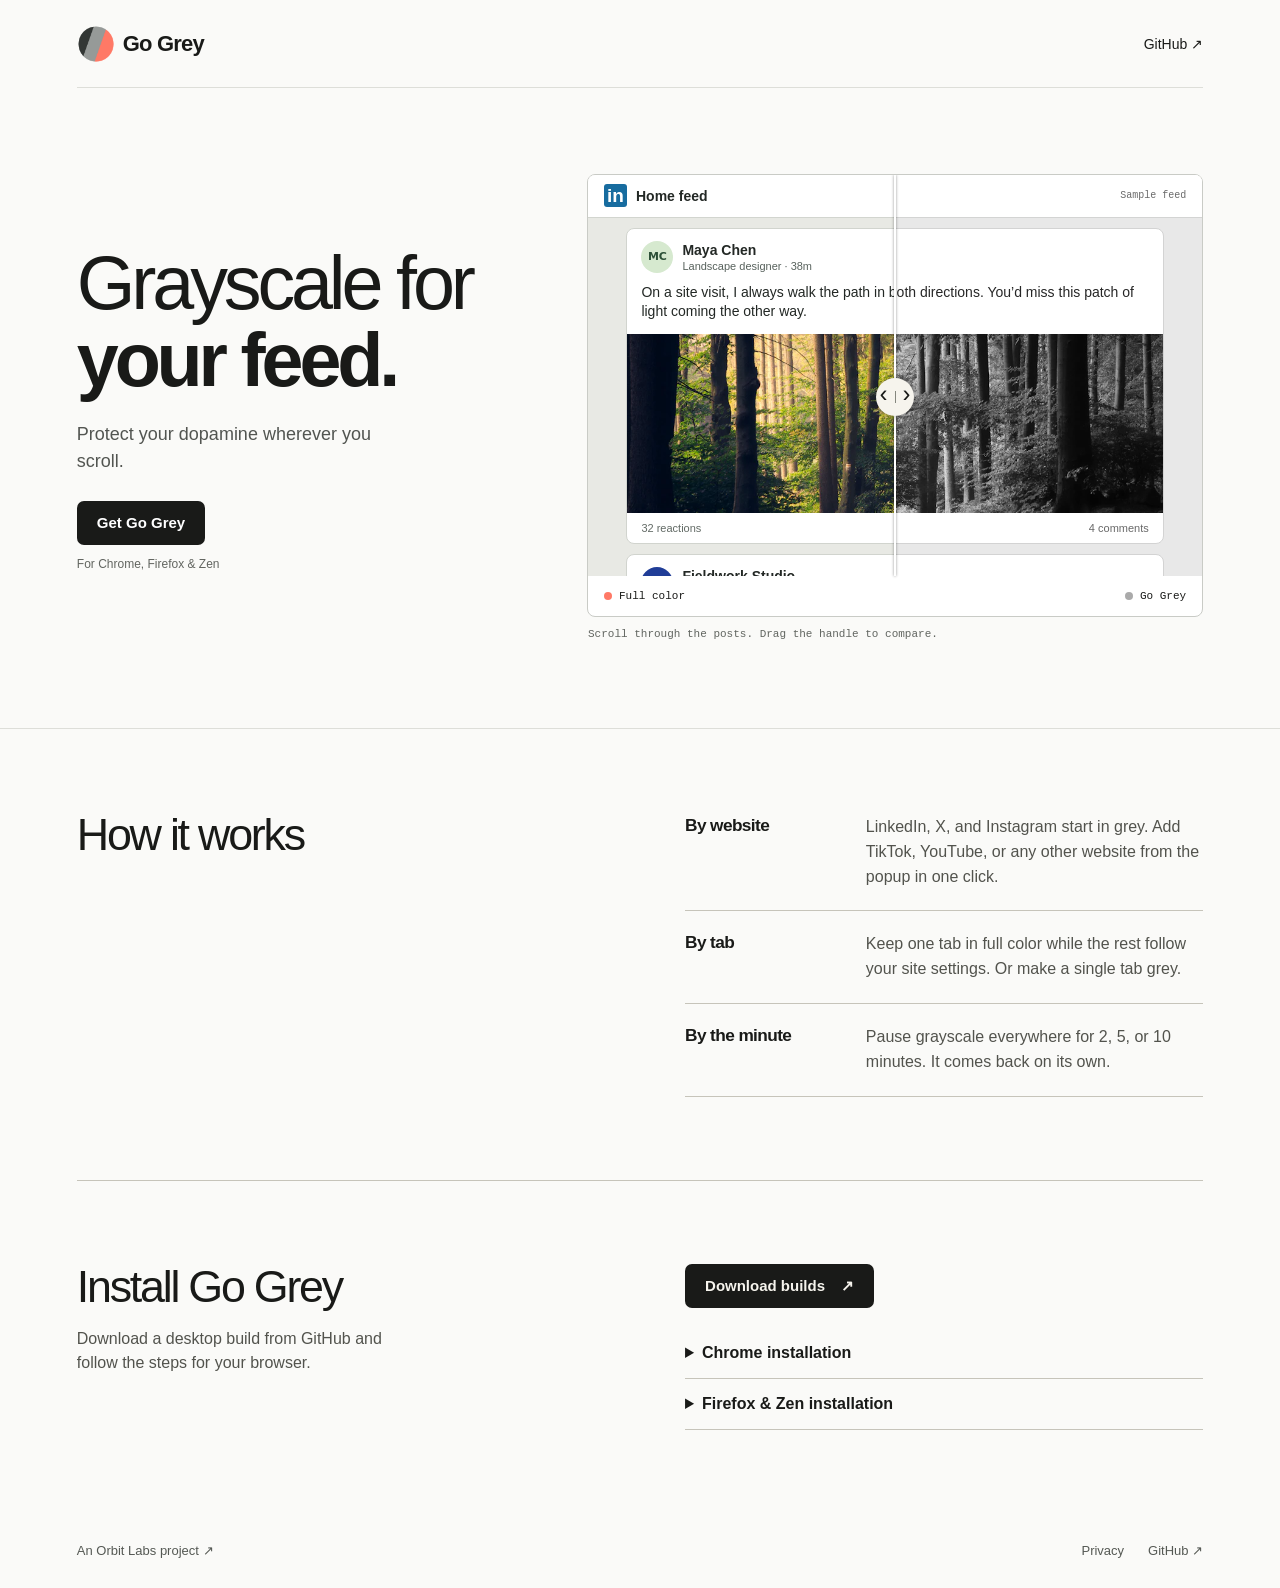
==== commit 1f1f1f94: "docs: simplify the landing page subheading" ====
--- a/docs/index.html
+++ b/docs/index.html
@@ -22,7 +22,7 @@
     <section class="wrap hero" aria-labelledby="hero-title">
       <div class="intro">
         <h1 id="hero-title">Grayscale for<br><strong>your feed.</strong></h1>
-        <p>Turn LinkedIn, X, and Instagram black and white, including videos. Add TikTok or any other site in a click.</p>
+        <p>Protect your dopamine wherever you scroll.</p>
         <a class="cta" href="#install">Get Go Grey</a>
         <small>For Chrome, Firefox &amp; Zen</small>
       </div>
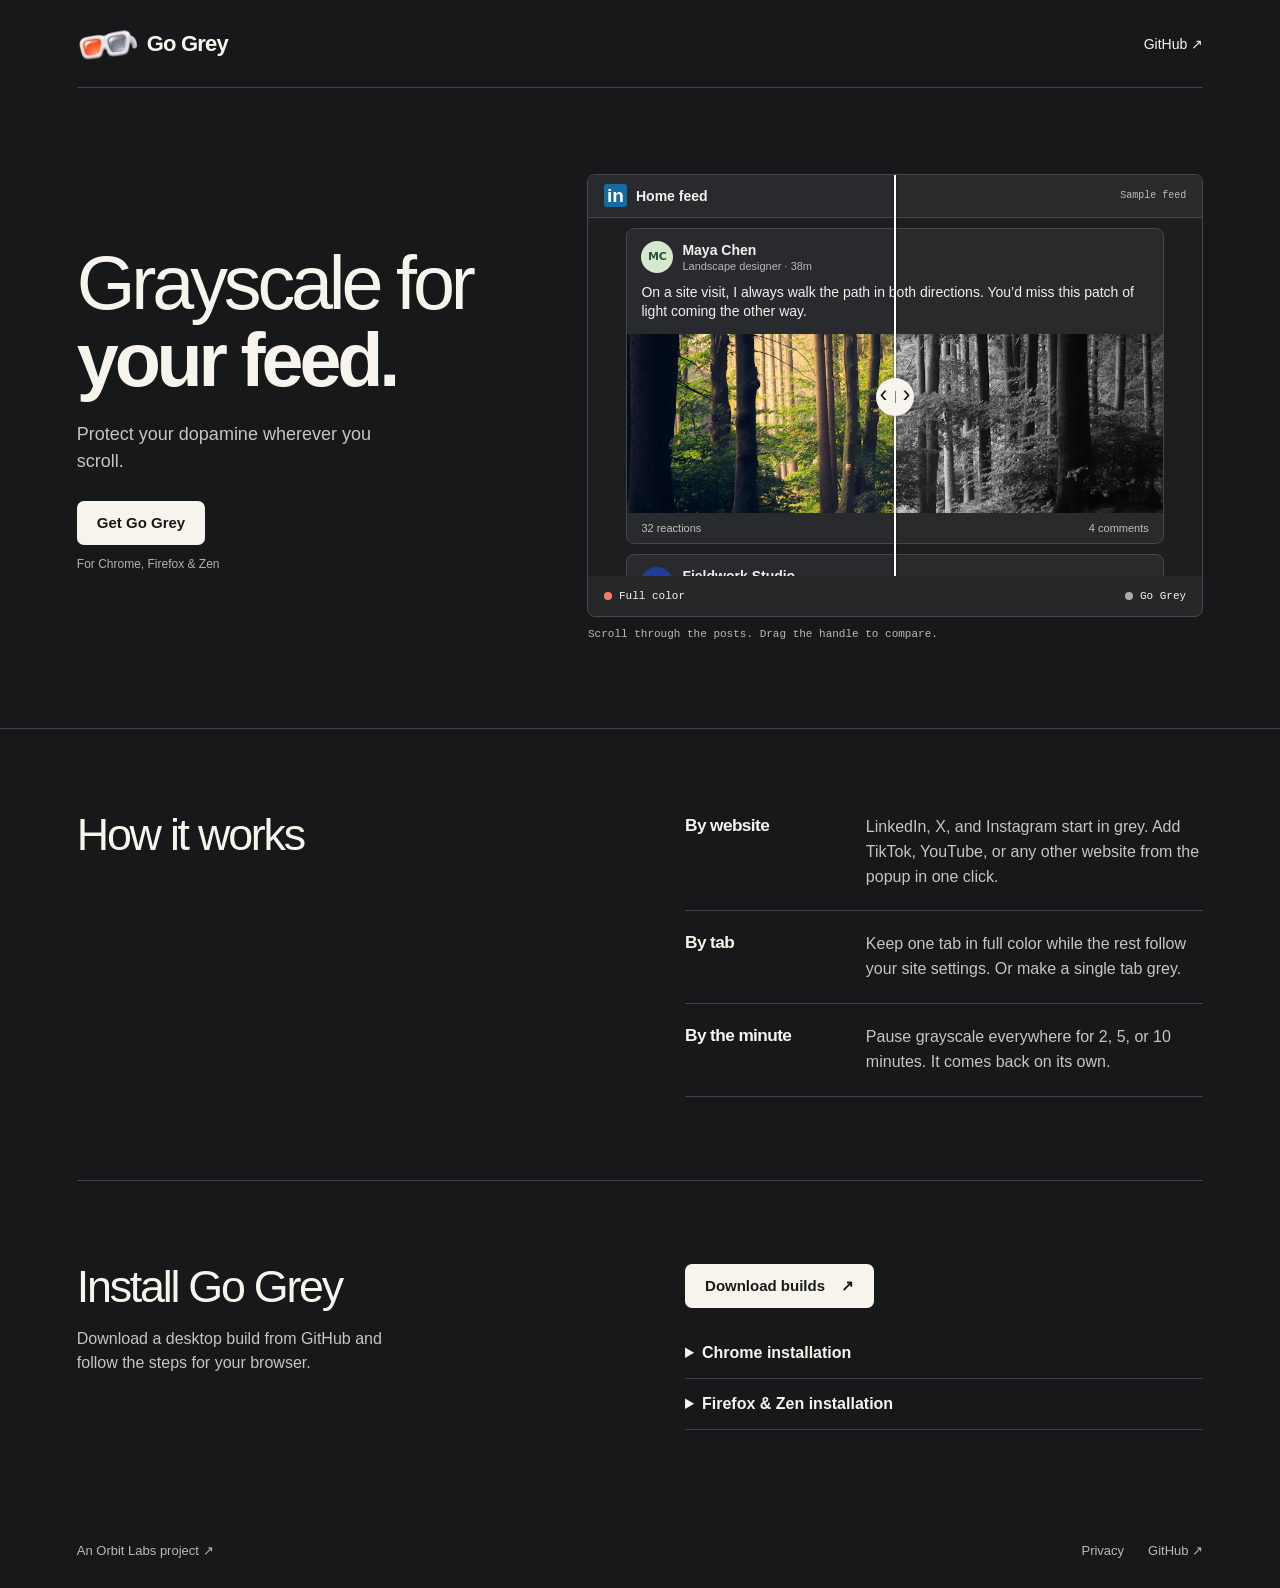
==== commit 1fb4e0c6: "feat: introduce toy glasses branding and a dark theme" ====
--- a/docs/index.html
+++ b/docs/index.html
@@ -3,7 +3,7 @@
 <head>
   <meta charset="utf-8">
   <meta name="viewport" content="width=device-width, initial-scale=1">
-  <meta name="theme-color" content="#fafaf8">
+  <meta name="theme-color" content="#171819">
   <meta name="description" content="Scroll LinkedIn, X, and Instagram in grayscale, photos and videos included. Add TikTok or any other site from the Go Grey toolbar popup.">
   <title>Go Grey | Grayscale for your feed</title>
   <link rel="icon" href="icon.png">
--- a/docs/style.css
+++ b/docs/style.css
@@ -2,12 +2,12 @@
   --ink: #191a18;
   --cream: #f6f4ed;
   --accent: #ff7966;
-  --line: #ddded9;
+  --line: #414246;
   --mono: ui-monospace, "SFMono-Regular", Consolas, monospace;
-  color-scheme: light;
+  color-scheme: dark;
   font-family: -apple-system, BlinkMacSystemFont, "Segoe UI", sans-serif;
-  background: #fafaf8;
-  color: var(--ink);
+  background: #171819;
+  color: var(--cream);
 }
 * { box-sizing: border-box; }
 body { margin: 0; }
@@ -25,26 +25,26 @@
 .nav { min-height: 88px; justify-content: space-between; border-bottom: 1px solid var(--line); }
 .brand { gap: 8px; font-size: 22px; font-weight: 700; letter-spacing: -.037em; }
 .brand:hover { text-decoration: none; }
-.brand img { border-radius: 20%; }
+.brand img { width: 62px; height: 62px; }
 .nav nav { gap: 32px; font-size: 14px; }
 .cta { justify-content: center; gap: 16px; font-weight: 620; }
 .hero { display: grid; grid-template-columns: .84fr 1.16fr; align-items: center; gap: clamp(28px, 5vw, 88px); padding-block: clamp(55px, 6.7vw, 100px); }
 h1 { font-size: clamp(52px, 5.9vw, 87px); font-weight: 390; letter-spacing: -.055em; line-height: 1.02; }
 h1 strong { font-weight: 650; }
-.intro > p { color: #525551; font-size: 18px; line-height: 1.5; margin-block: 22px 26px; max-width: 34ch; }
-.cta { display: inline-flex; min-height: 44px; padding: 0 20px; border-radius: 7px; background: var(--ink); color: white; font-size: 15px; }
-.cta:hover { background: #393a34; text-decoration: none; }
-.intro small { display: block; margin-top: 12px; font-size: 12px; color: #626560; }
+.intro > p { color: #c6c5c2; font-size: 18px; line-height: 1.5; margin-block: 22px 26px; max-width: 34ch; }
+.cta { display: inline-flex; min-height: 44px; padding: 0 20px; border-radius: 7px; background: var(--cream); color: var(--ink); font-size: 15px; }
+.cta:hover { background: #ffb295; text-decoration: none; }
+.intro small { display: block; margin-top: 12px; font-size: 12px; color: #b3b2af; }
 .hero figure { min-width: 0; }
-.viewer { border: 1px solid #c9cbc6; border-radius: 8px; overflow: hidden; background: white; }
-.feed-stage { --split: 50%; position: relative; isolation: isolate; color: #232825; background: #e8e9e4; color-scheme: light; }
-.feed-bar { height: 43px; display: flex; align-items: center; gap: 9px; padding-inline: 16px; background: #fff; border-bottom: 1px solid #d2d5cf; }
+.viewer { border: 1px solid #48494c; border-radius: 8px; overflow: hidden; background: #262729; }
+.feed-stage { --split: 50%; position: relative; isolation: isolate; color: #f0f0ed; background: #1d1e20; color-scheme: dark; }
+.feed-bar { height: 43px; display: flex; align-items: center; gap: 9px; padding-inline: 16px; background: #292a2d; border-bottom: 1px solid #454649; }
 .network-mark { background: #176c9f; color: #fff; font: bold 19px/23px Arial, sans-serif; width: 23px; text-align: center; border-radius: 3px; }
 .feed-bar strong { font-size: 14px; }
-.sample { margin-left: auto; font: 10px var(--mono); color: #646b68; }
+.sample { margin-left: auto; font: 10px var(--mono); color: #bbbdbb; }
 #feed { height: clamp(330px, 28vw, 400px); overflow-y: auto; scrollbar-width: none; }
 #feed:focus-visible { outline: 3px solid #4475a4; outline-offset: -3px; }
-.post { background: #fff; border: 1px solid #d1d4ce; border-radius: 8px; overflow: hidden; }
+.post { background: #292a2d; border: 1px solid #46474b; border-radius: 8px; overflow: hidden; }
 .post + .post { margin-top: 10px; }
 .post header { display: flex; align-items: center; gap: 9px; padding: 12px 14px 0; }
 .avatar { flex: 0 0 32px; height: 32px; display: grid; place-items: center; border-radius: 50%; font: 700 19px Georgia, serif; }
@@ -57,7 +57,7 @@
 .museum { background: #fee180; color: #1b4355; }
 .post header b, .post small { display: block; }
 .post header b { font-size: 14px; }
-.post small { margin-top: 2px; font-size: 11px; color: #57615c; }
+.post small { margin-top: 2px; font-size: 11px; color: #b5bab6; }
 .post p { font-size: 14px; line-height: 1.4; margin: 10px 14px 12px; }
 .poster, .print-proof { position: relative; height: clamp(148px, 13vw, 196px); overflow: hidden; }
 .poster { background: #ff8f75; color: #19399b; padding: 12px 5%; display: flex; flex-direction: column; justify-content: space-between; }
@@ -69,10 +69,10 @@
 .print-proof i:nth-child(2) { background: #f6da58; transform: rotate(3deg); }
 .print-proof i:nth-child(3) { background: #ee96b1; transform: rotate(12deg); }
 .post-art { display: block; width: 100%; height: clamp(150px, 15vw, 215px); object-fit: cover; }
-.engagement { display: flex; justify-content: space-between; padding: 9px 14px; color: #626a65; font-size: 11px; }
+.engagement { display: flex; justify-content: space-between; padding: 9px 14px; color: #bdc1bc; font-size: 11px; }
 .feed-heading, #feed { display: grid; grid-template-columns: minmax(0, 1fr); }
 .feed-heading > *, .post-stack { grid-area: 1 / 1; }
-.post-stack { isolation: isolate; padding: 10px clamp(12px, 3vw, 44px); background: #e8e9e4; }
+.post-stack { isolation: isolate; padding: 10px clamp(12px, 3vw, 44px); background: #1d1e20; }
 .grey-copy { pointer-events: none; user-select: none; filter: grayscale(1); clip-path: inset(0 0 0 var(--split)); }
 .seam { grid-area: 1 / 1; align-self: start; touch-action: pan-y; position: sticky; top: calc(50% - 22px); height: 44px; margin-left: clamp(0px, calc(var(--split) - 22px), calc(100% - 44px)); width: 44px; cursor: ew-resize; }
 .feed-stage::after { content: ""; z-index: 1; position: absolute; pointer-events: none; inset-block: 0; left: var(--split); width: 2px; transform: translateX(-50%); background: white; box-shadow: 0 0 3px #0007; }
@@ -87,25 +87,25 @@
 .legend i { width: 8px; height: 8px; border-radius: 50%; }
 .color-dot { background: var(--accent); }
 .grey-dot { background: #aaa; }
-figcaption { flex-wrap: wrap; gap: 6px 14px; padding: 10px 1px 0; color: #616560; }
+figcaption { flex-wrap: wrap; gap: 6px 14px; padding: 10px 1px 0; color: #b8bbb5; }
 
-.paper { color-scheme: light; color: var(--ink); background: transparent; border-top: 1px solid var(--line); }
+.paper { color: var(--cream); background: transparent; border-top: 1px solid var(--line); }
 .controls, .install { display: grid; grid-template-columns: 1fr 1fr; gap: 8%; padding-block: clamp(54px, 6.5vw, 96px); }
 h2 { max-width: none; font-size: clamp(32px, 3.5vw, 52px); font-weight: 510; line-height: 1; letter-spacing: -.05em; }
-.feature-list > div { display: grid; grid-template-columns: 32% 1fr; gap: 15px; padding-block: 21px; border-bottom: 1px solid #c6c4ba; }
+.feature-list > div { display: grid; grid-template-columns: 32% 1fr; gap: 15px; padding-block: 21px; border-bottom: 1px solid var(--line); }
 .feature-list > div:first-child { padding-top: 3px; }
 .feature-list h3 { font-size: clamp(16px, 1.35vw, 21px); letter-spacing: -.035em; font-weight: 600; }
-.feature-list p, .install p { color: #52534d; font-size: 16px; line-height: 1.55; }
-.install { border-top: 1px solid #c6c4ba; }
+.feature-list p, .install p { color: #c6c5c2; font-size: 16px; line-height: 1.55; }
+.install { border-top: 1px solid var(--line); }
 .install h2 { max-width: none; }
 .install > div > p { margin-top: 18px; max-width: 35ch; }
-.download .cta { background: var(--ink); color: var(--cream); margin-bottom: 20px; }
-.download .cta:hover { background: #393a34; }
-details { border-bottom: 1px solid #c6c4ba; }
+.download .cta { margin-bottom: 20px; }
+.download .cta:hover { background: #ffb295; }
+details { border-bottom: 1px solid var(--line); }
 summary { cursor: pointer; padding-block: 16px; font-weight: 600; }
 details p { padding-bottom: 16px; overflow-wrap: anywhere; }
 code { font: .88em var(--mono); }
-footer { justify-content: space-between; gap: 14px; padding-block: 30px; color: #555954; font-size: 13px; }
+footer { justify-content: space-between; gap: 14px; padding-block: 30px; color: #b8bbb5; font-size: 13px; }
 footer div { gap: 24px; }
 @media (max-width: 800px) {
   .hero { grid-template-columns: .9fr 1.1fr; gap: 25px; }
@@ -119,7 +119,7 @@
   .nav { min-height: 68px; }
   .nav nav { gap: 16px; font-size: 13px; }
   .brand { font-size: 20px; }
-  .brand img { width: 33px; height: 33px; }
+  .brand img { width: 49px; height: 49px; }
   .hero { grid-template-columns: 1fr; gap: 32px; padding-block: 40px; }
   .hero h1 { font-size: clamp(48px, 11vw, 68px); }
   .intro > p { max-width: 40ch; margin-block: 18px; }
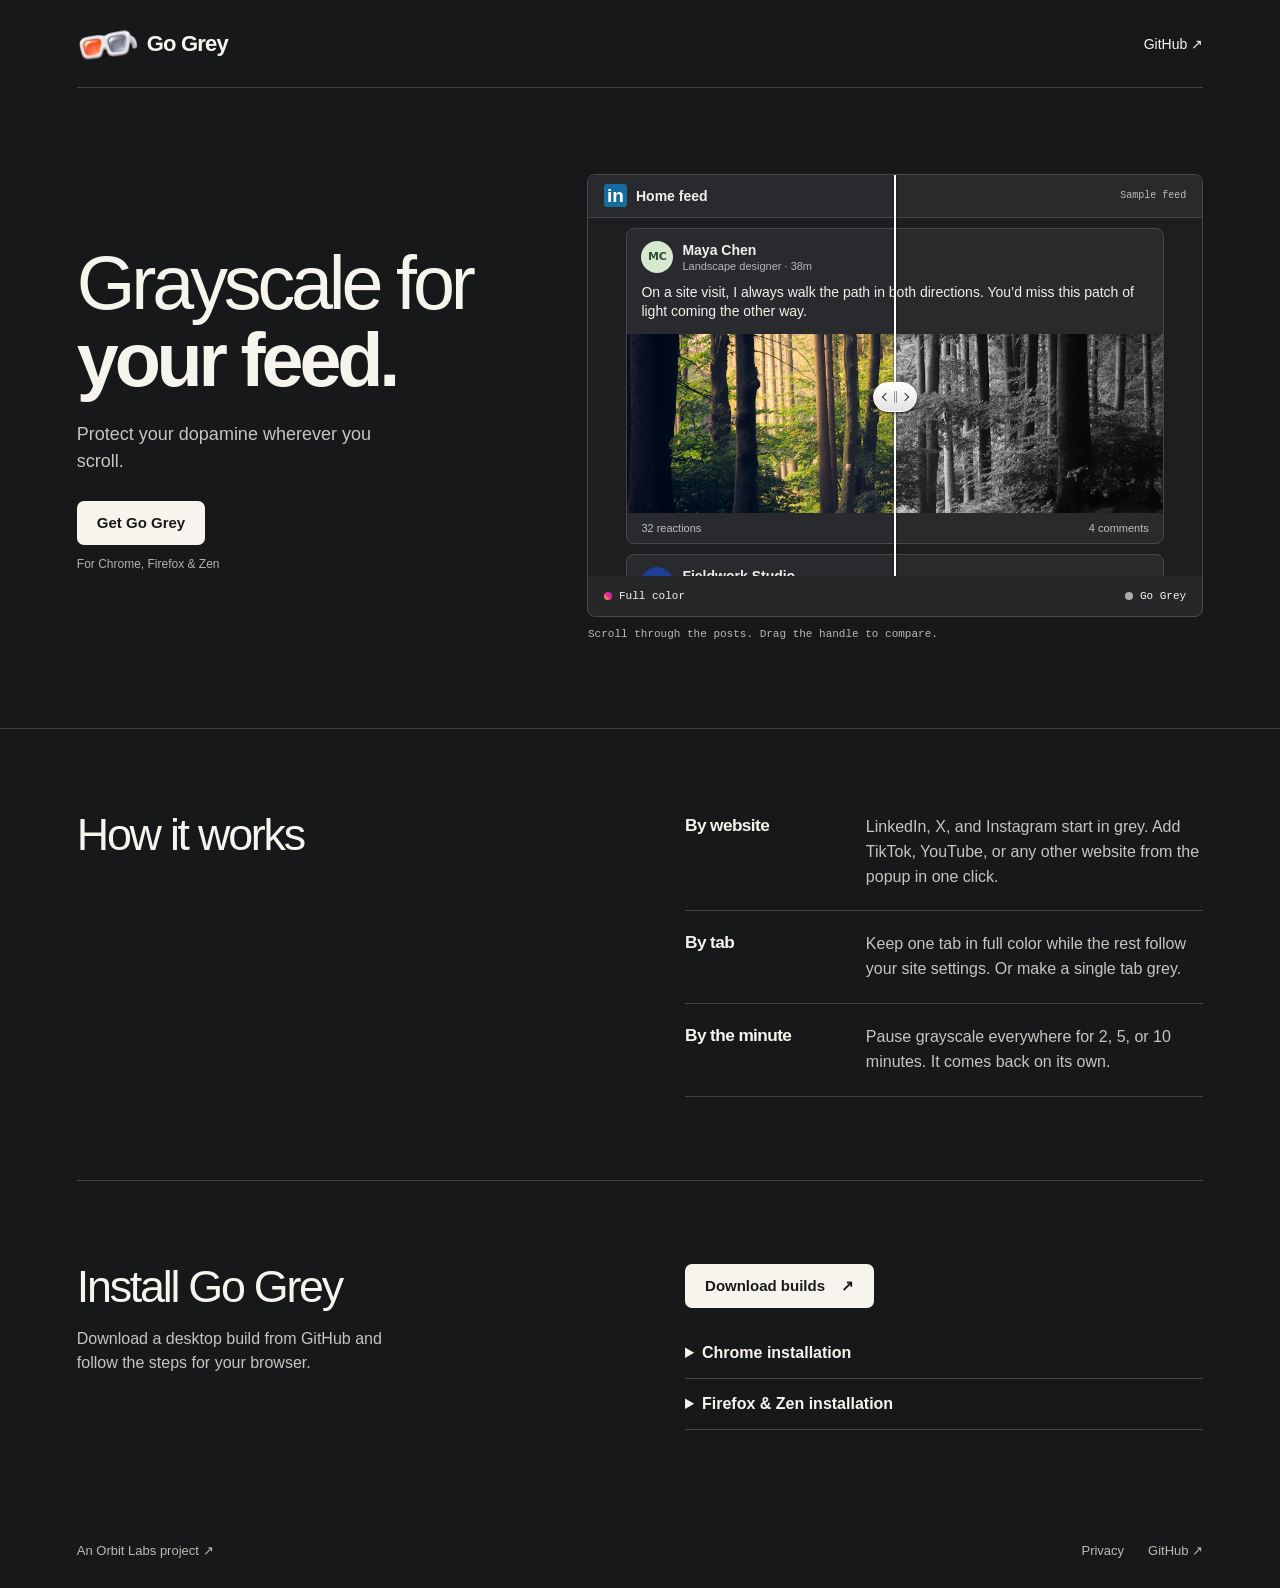
==== commit fb4fc198: "feat: introduce the comparison with a draggable grip" ====
--- a/docs/index.html
+++ b/docs/index.html
@@ -31,7 +31,7 @@
           <div class="feed-stage">
             <div class="feed-heading"><div class="feed-bar" aria-hidden="true"><span class="network-mark">in</span><strong>Home feed</strong><span class="sample">Sample feed</span></div></div>
             <div id="feed" tabindex="0" role="region" aria-label="Sample professional feed. Scroll to read more posts.">
-              <div class="seam" id="comparison" role="slider" tabindex="0" aria-label="Color portion of the feed" aria-valuemin="0" aria-valuemax="100" aria-valuenow="50" aria-valuetext="50 percent in color"><span aria-hidden="true">‹<i></i>›</span></div>
+              <div class="seam" id="comparison" role="slider" tabindex="0" aria-label="Color portion of the feed" aria-valuemin="0" aria-valuemax="100" aria-valuenow="50" aria-valuetext="50 percent in color"><span aria-hidden="true"><i></i></span></div>
               <div class="post-stack">
                 <article class="post">
                   <header><span class="avatar maya" aria-hidden="true">MC</span><div><b>Maya Chen</b><small>Landscape designer · 38m</small></div></header>
--- a/docs/style.css
+++ b/docs/style.css
@@ -37,6 +37,7 @@
 .intro small { display: block; margin-top: 12px; font-size: 12px; color: #b3b2af; }
 .hero figure { min-width: 0; }
 .viewer { border: 1px solid #48494c; border-radius: 8px; overflow: hidden; background: #262729; }
+@property --split { syntax: "<percentage>"; inherits: true; initial-value: 50%; }
 .feed-stage { --split: 50%; position: relative; isolation: isolate; color: #f0f0ed; background: #1d1e20; color-scheme: dark; }
 .feed-bar { height: 43px; display: flex; align-items: center; gap: 9px; padding-inline: 16px; background: #292a2d; border-bottom: 1px solid #454649; }
 .network-mark { background: #176c9f; color: #fff; font: bold 19px/23px Arial, sans-serif; width: 23px; text-align: center; border-radius: 3px; }
@@ -77,15 +78,19 @@
 .seam { grid-area: 1 / 1; align-self: start; touch-action: pan-y; position: sticky; top: calc(50% - 22px); height: 44px; margin-left: clamp(0px, calc(var(--split) - 22px), calc(100% - 44px)); width: 44px; cursor: ew-resize; }
 .feed-stage::after { content: ""; z-index: 1; position: absolute; pointer-events: none; inset-block: 0; left: var(--split); width: 2px; transform: translateX(-50%); background: white; box-shadow: 0 0 3px #0007; }
 .seam { z-index: 2; }
-.seam > span { display: flex; align-items: center; justify-content: center; gap: 4px; position: absolute; top: 50%; left: 50%; transform: translate(-50%,-50%); border-radius: 50%; height: 38px; width: 38px; background: var(--cream); color: var(--ink); font: 500 23px/1 var(--mono); box-shadow: 0 1px 6px #0004; }
-.seam i { width: 1px; height: 12px; background: #85877e; }
+.seam > span { position: absolute; inset: 7px 0; display: flex; align-items: center; justify-content: center; gap: 5px; border: 1px solid #fff; border-radius: 20px; background: linear-gradient(#fff, #e3e2df); color: #313136; box-shadow: 0 1px 2px #0005, 0 3px 10px #0005; }
+.seam > span::before, .seam > span::after { content: ""; width: 5px; height: 5px; border: solid currentColor; border-width: 0 1.6px 1.6px 0; }
+.seam > span::before { transform: rotate(135deg); }
+.seam > span::after { transform: rotate(-45deg); }
+.seam i { width: 3px; height: 12px; border-inline: 1px solid #969697; }
+.seam:is(:hover, :focus-visible) > span { box-shadow: 0 0 0 3px #ffffff54, 0 3px 10px #0007; }
 .seam:focus-visible { outline: none; }
 .seam:focus-visible span { outline: 3px solid #729fcc; outline-offset: 2px; }
 .legend, figcaption { justify-content: space-between; font: 11px/1.35 var(--mono); }
 .legend { padding: 4px 16px; min-height: 40px; }
 .legend > span { gap: 7px; }
 .legend i { width: 8px; height: 8px; border-radius: 50%; }
-.color-dot { background: var(--accent); }
+.color-dot { background: linear-gradient(45deg, #ffcb46, #ef2879, #8b35e6); }
 .grey-dot { background: #aaa; }
 figcaption { flex-wrap: wrap; gap: 6px 14px; padding: 10px 1px 0; color: #b8bbb5; }
 
@@ -126,7 +131,6 @@
   .controls, .install { grid-template-columns: 1fr; gap: 26px; }
   .controls h2 { max-width: none; }
   .legend { padding: 4px 12px; }
-  .seam > span { width: 34px; height: 34px; font-size: 20px; }
   .feature-list > div { display: grid; grid-template-columns: 30% 1fr; gap: 10px; }
   footer { font-size: 12px; }
 }
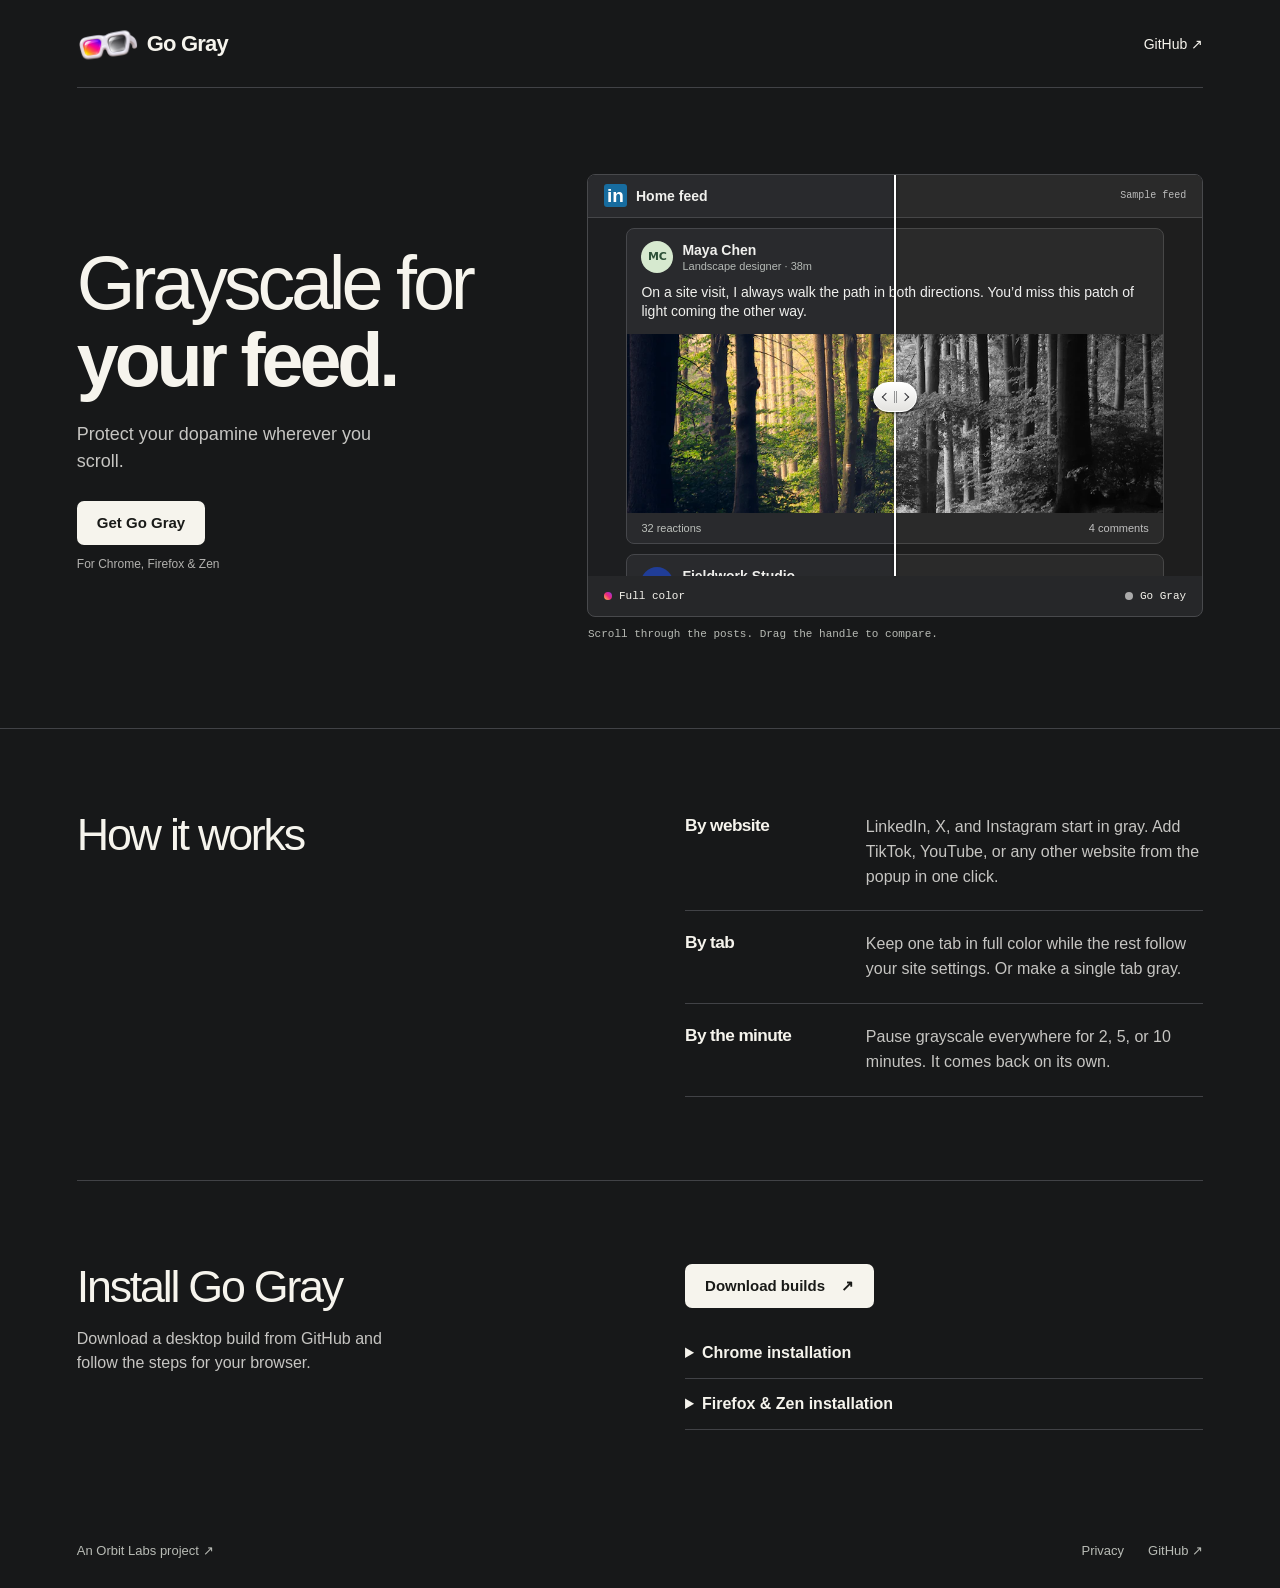
==== commit 5476e470: "feat: rename the extension to go gray" ====
--- a/docs/index.html
+++ b/docs/index.html
@@ -4,8 +4,8 @@
   <meta charset="utf-8">
   <meta name="viewport" content="width=device-width, initial-scale=1">
   <meta name="theme-color" content="#171819">
-  <meta name="description" content="Scroll LinkedIn, X, and Instagram in grayscale, photos and videos included. Add TikTok or any other site from the Go Grey toolbar popup.">
-  <title>Go Grey | Grayscale for your feed</title>
+  <meta name="description" content="Scroll LinkedIn, X, and Instagram in grayscale, photos and videos included. Add TikTok or any other site from the Go Gray toolbar popup.">
+  <title>Go Gray | Grayscale for your feed</title>
   <link rel="icon" href="icon.png">
   <link rel="stylesheet" href="style.css">
   <script src="demo.js" defer></script>
@@ -13,7 +13,7 @@
 <body id="top">
   <a class="skip" href="#main">Skip to content</a>
   <header class="wrap nav">
-    <a class="brand" href="#top"><img src="icon.png" width="38" height="38" alt="">Go Grey</a>
+    <a class="brand" href="#top"><img src="icon.png" width="38" height="38" alt="">Go Gray</a>
     <nav aria-label="Main navigation">
       <a href="https://github.com/rami-maalouf/go-grey">GitHub ↗</a>
     </nav>
@@ -23,7 +23,7 @@
       <div class="intro">
         <h1 id="hero-title">Grayscale for<br><strong>your feed.</strong></h1>
         <p>Protect your dopamine wherever you scroll.</p>
-        <a class="cta" href="#install">Get Go Grey</a>
+        <a class="cta" href="#install">Get Go Gray</a>
         <small>For Chrome, Firefox &amp; Zen</small>
       </div>
       <figure aria-label="Interactive social feed comparison">
@@ -69,7 +69,7 @@
             </div>
 
           </div>
-          <div class="legend"><span><i class="color-dot"></i>Full color</span><span><i class="grey-dot"></i>Go Grey</span></div>
+          <div class="legend"><span><i class="color-dot"></i>Full color</span><span><i class="gray-dot"></i>Go Gray</span></div>
         </div>
         <figcaption>Scroll through the posts. Drag the handle to compare.</figcaption>
       </figure>
@@ -78,13 +78,13 @@
       <section class="wrap controls" aria-labelledby="controls-title">
         <h2 id="controls-title">How it works</h2>
         <div class="feature-list">
-          <div><h3>By website</h3><p>LinkedIn, X, and Instagram start in grey. Add TikTok, YouTube, or any other website from the popup in one click.</p></div>
-          <div><h3>By tab</h3><p>Keep one tab in full color while the rest follow your site settings. Or make a single tab grey.</p></div>
+          <div><h3>By website</h3><p>LinkedIn, X, and Instagram start in gray. Add TikTok, YouTube, or any other website from the popup in one click.</p></div>
+          <div><h3>By tab</h3><p>Keep one tab in full color while the rest follow your site settings. Or make a single tab gray.</p></div>
           <div><h3>By the minute</h3><p>Pause grayscale everywhere for 2, 5, or 10 minutes. It comes back on its own.</p></div>
         </div>
       </section>
       <section class="wrap install" id="install" aria-labelledby="install-title">
-        <div><h2 id="install-title">Install Go Grey</h2><p>Download a desktop build from GitHub and follow the steps for your browser.</p></div>
+        <div><h2 id="install-title">Install Go Gray</h2><p>Download a desktop build from GitHub and follow the steps for your browser.</p></div>
         <div class="download">
           <a class="cta" href="https://github.com/rami-maalouf/go-grey/releases">Download builds <span aria-hidden="true">↗</span></a>
           <details><summary>Chrome installation</summary><p>Unzip the Chrome download. Open <code>chrome://extensions</code>, turn on <strong>Developer mode</strong>, then choose <strong>Load unpacked</strong> and select the unzipped folder.</p></details>
--- a/docs/style.css
+++ b/docs/style.css
@@ -74,7 +74,7 @@
 .feed-heading, #feed { display: grid; grid-template-columns: minmax(0, 1fr); }
 .feed-heading > *, .post-stack { grid-area: 1 / 1; }
 .post-stack { isolation: isolate; padding: 10px clamp(12px, 3vw, 44px); background: #1d1e20; }
-.grey-copy { pointer-events: none; user-select: none; filter: grayscale(1); clip-path: inset(0 0 0 var(--split)); }
+.gray-copy { pointer-events: none; user-select: none; filter: grayscale(1); clip-path: inset(0 0 0 var(--split)); }
 .seam { grid-area: 1 / 1; align-self: start; touch-action: pan-y; position: sticky; top: calc(50% - 22px); height: 44px; margin-left: clamp(0px, calc(var(--split) - 22px), calc(100% - 44px)); width: 44px; cursor: ew-resize; }
 .feed-stage::after { content: ""; z-index: 1; position: absolute; pointer-events: none; inset-block: 0; left: var(--split); width: 2px; transform: translateX(-50%); background: white; box-shadow: 0 0 3px #0007; }
 .seam { z-index: 2; }
@@ -91,7 +91,7 @@
 .legend > span { gap: 7px; }
 .legend i { width: 8px; height: 8px; border-radius: 50%; }
 .color-dot { background: linear-gradient(45deg, #ffcb46, #ef2879, #8b35e6); }
-.grey-dot { background: #aaa; }
+.gray-dot { background: #aaa; }
 figcaption { flex-wrap: wrap; gap: 6px 14px; padding: 10px 1px 0; color: #b8bbb5; }
 
 .paper { color: var(--cream); background: transparent; border-top: 1px solid var(--line); }
